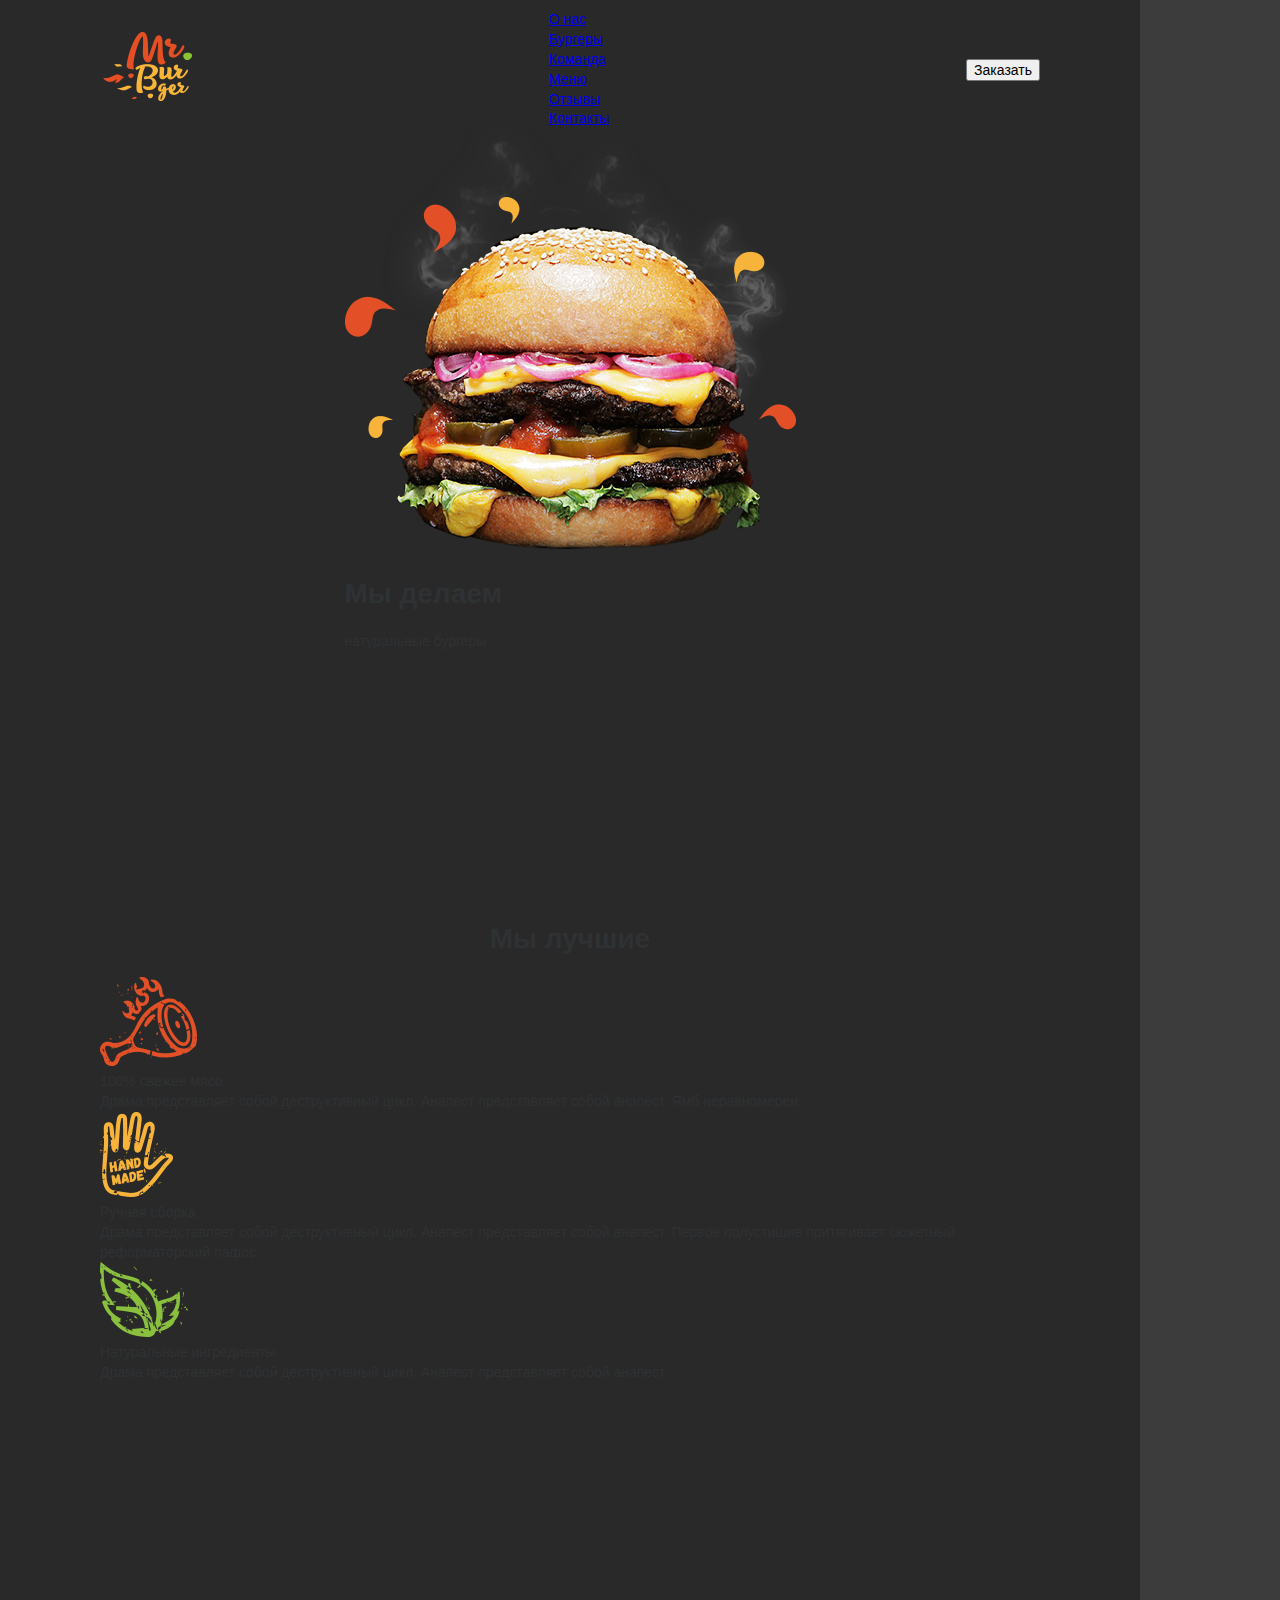
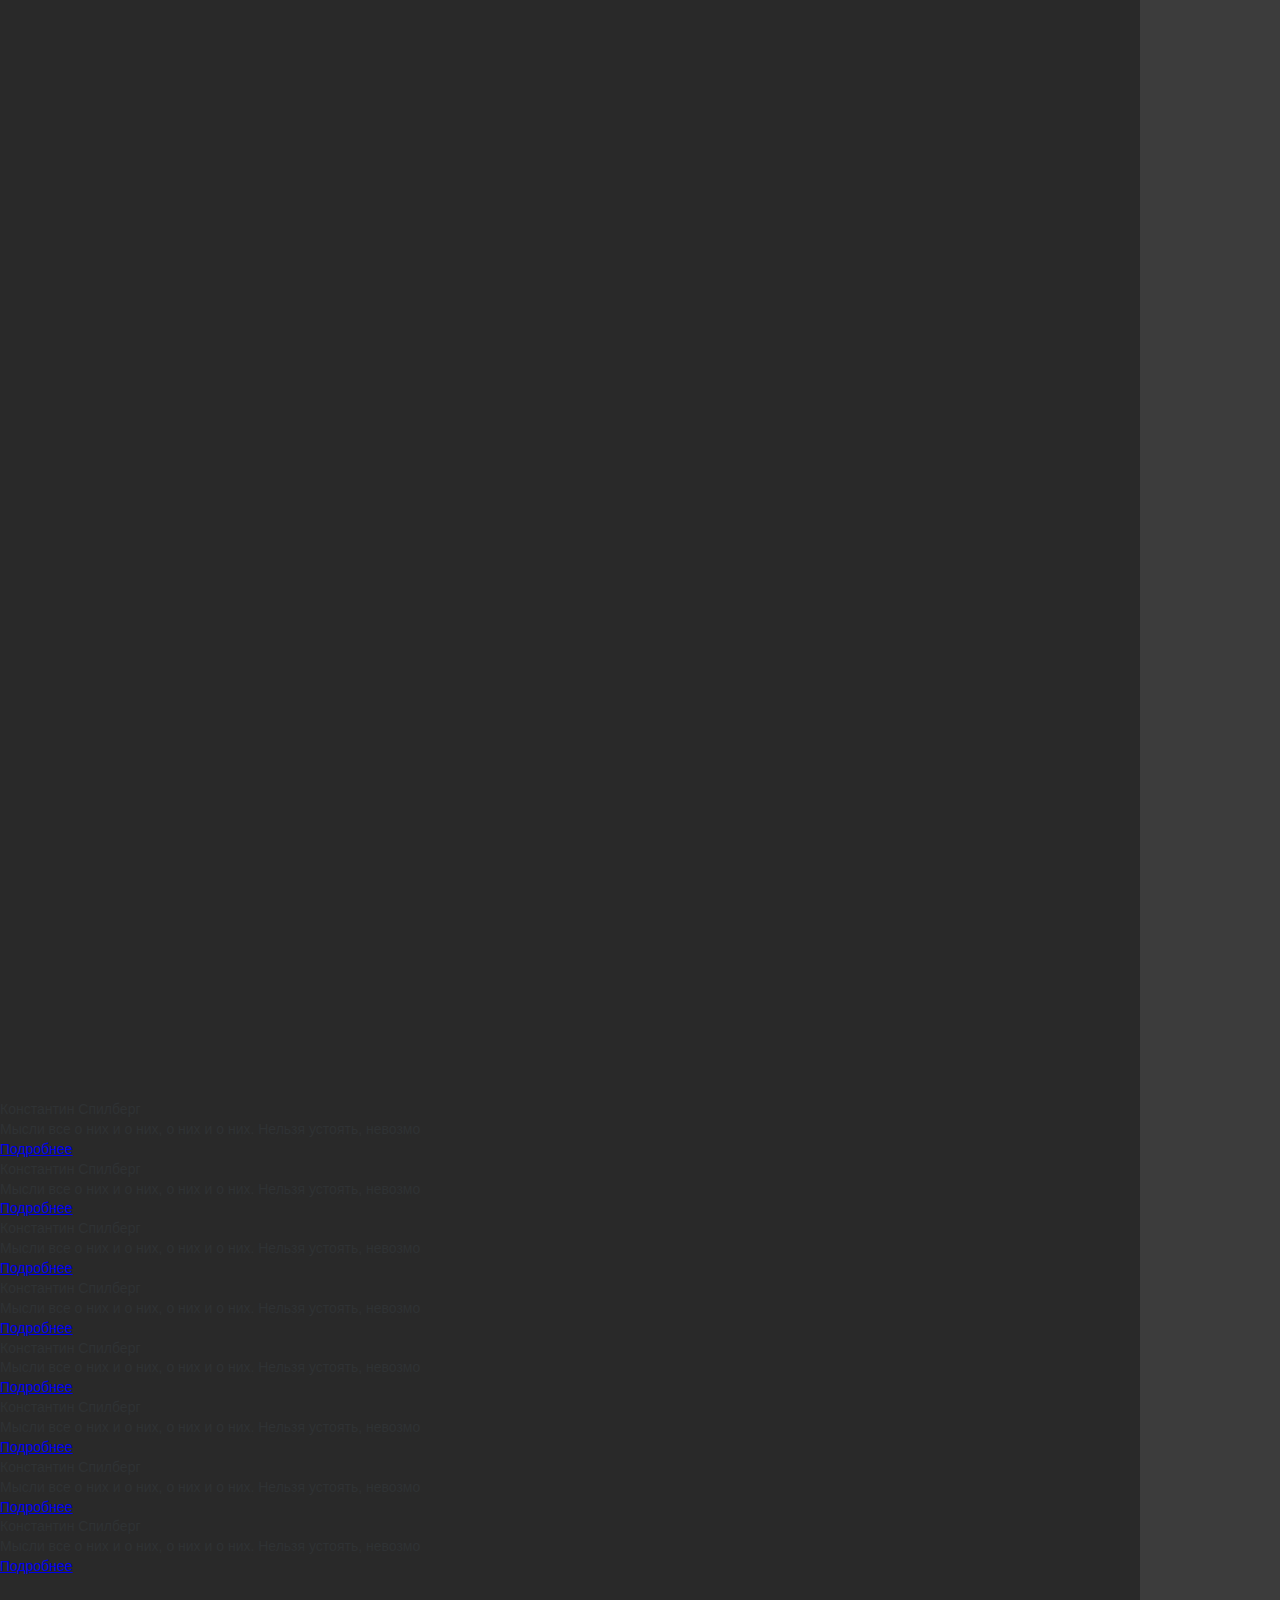
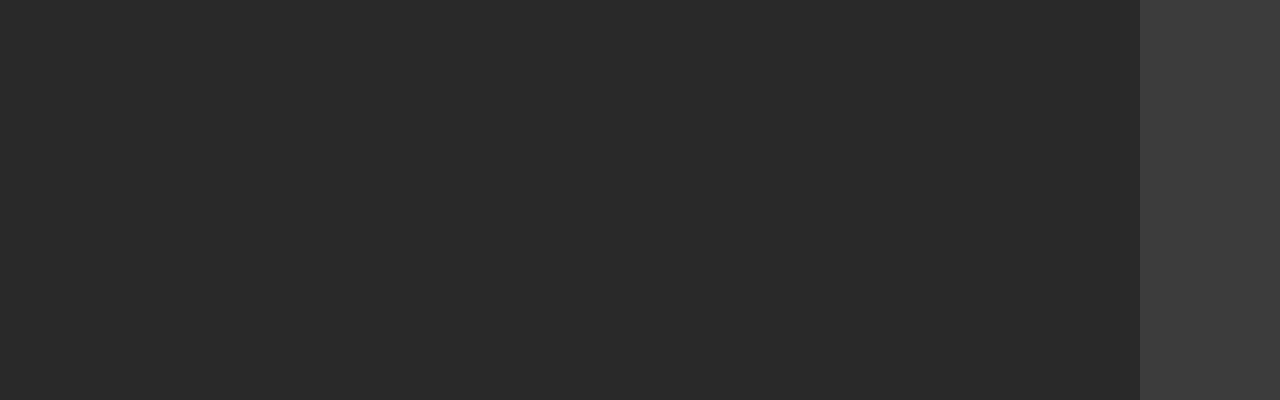
==== index.html @ cabc9507 "Начало commit" ====
<!DOCTYPE html>
<html lang="en">
<head>
    <meta charset="UTF-8">
    <meta name="viewport" content="width=device-width, initial-scale=1.0">
    <meta http-equiv="X-UA-Compatible" content="ie=edge">
    <link rel="stylesheet" href="css/normalize.css">
    <link rel="stylesheet" href="css/main.css">
    <title>Бургеры</title>
</head>
<body>
    <div class="wrapper">
        <div class="maincontent">
            <section class="section hero">
                <div class="container hero__container">
                    <div class="header">
                        <div class="header-left">
                            <a href="index.html" class="logo">
                                 <img src="/img/logos/logo.svg" alt="logo" class="logo__img"> 
                            </a>
                        </div>
                        <div class="header-center">
                            <ul class="menu__list">
                                <li class="menu__item">
                                    <a href="#" class="menu__link">
                                        О нас
                                    </a>
                                </li>
                                <li class="menu__item">
                                    <a href="#" class="menu__link">
                                        Бургеры
                                    </a>
                                </li>
                                <li class="menu__item">
                                    <a href="#" class="menu__link">
                                        Команда
                                    </a>
                                </li>
                                <li class="menu__item">
                                    <a href="#" class="menu__link">
                                        Меню
                                    </a>
                                </li>
                                <li class="menu__item">
                                    <a href="#" class="menu__link">
                                        Отзывы
                                    </a>
                                </li>
                                <li class="menu__item">
                                    <a href="#" class="menu__link">
                                        Контакты
                                    </a>
                                </li>
                            </ul>
                        </div>
                        <div class="header-btn">
                            <a href="#" class="order-link">
                                <button class="btn btn-alt">Заказать</button>
                            </a>
                        </div>
                    </div>
                    <div class="hero-content">
                        <div class="hero-content__imag">
                            <img src="img/decor/burger.png" alt="" class="hero-content__imag-pic">
                        </div>
                        <div class="hero-content__text">
                            <h1 class="hero-content__title">
                                Мы делаем
                            </h1>
                            <div class="hero-content__title-text">
                                натуральные бургеры
                            </div>
                        </div>
                    </div>
                    <div class="hero-points">
                        <ul class="hero-points__list">
                            <li class="hero-points__item">
                                <a href="#" class="hero-points__link hero-points__link_active"></a>
                            </li>
                            <li class="hero-points__item">
                                <a href="#" class="hero-points__link"></a>
                            </li>
                            <li class="hero-points__item">
                                <a href="#" class="hero-points__link"></a>
                            </li>
                            <li class="hero-points__item">
                                <a href="#" class="hero-points__link"></a>
                            </li>
                            <li class="hero-points__item">
                                <a href="#" class="hero-points__link"></a>
                            </li>
                            <li class="hero-points__item">
                                <a href="#" class="hero-points__link"></a>
                            </li>
                            <li class="hero-points__item">
                                <a href="#" class="hero-points__link"></a>
                            </li>
                            <li class="hero-points__item">
                                <a href="#" class="hero-points__link"></a>
                            </li>
                        </ul>
                    </div>
                </div>
            </section>
            <section class="section we">
                <div class="container">
                    <h1 class="we__title we__title-we">
                        Мы лучшие
                    </h1>
                    <div class="we-inner clearfix">
                        <div class="we-col">
                            <div class="we-col__imag">
                                <img src="img/svg/meat.png" alt="" class="we-col__imag-pic"> 
                            </div>
                            <div class="we-col__title">
                                100% свежее мясо
                            </div>
                            <div class="we-col__text">
                                Драма представляет собой деструктивный цикл. Анапест представляет собой анапест. Ямб неравномерен.
                            </div>
                        </div>
                        <div class="we-col">
                            <div class="we-col__imag">
                                <img src="img/svg/hand.png" alt="" class="we-col__imag-pic">
                            </div>
                            <div class="we-col__title">
                                Ручная  сборка
                            </div>
                            <div class="we-col__text">
                                Драма представляет собой деструктивный цикл. Анапест представляет собой анапест. Первое полустишие притягивает сюжетный реформаторский пафос.
                            </div>
                        </div>
                        <div class="we-col we-col-margin">
                            <div class="we-col__imag">
                                <img src="img/svg/natural.png" alt="" class="we-col__imag-pic">
                            </div>
                            <div class="we-col__title">
                                Натуральные ингредиенты
                            </div>
                            <div class="we-col__text">
                                Драма представляет собой деструктивный цикл. Анапест представляет собой анапест.
                            </div>
                        </div>
                    </div>
                </div>
            </section> 
            <section class="section burger">
                <div class="container">
                    <div class="burger-nnn"></div>
                </div>
            </section> 
            <section class="section reviews">
                <div class="reviews-iner">
                    <ul class="reviews__list">
                        <li class="reviews__item">
                            <div class="reviews__item-photo"></div>
                            <div class="reviews__item-iner">
                                <div class="reviews__link-title">
                                    Константин Спилберг
                                </div>
                                <div class="reviews__link-text">
                                    Мысли все о них и о них, о них и о них. Нельзя устоять, невозмо
                                </div>
                                <a href="#" class="reviews__link">Подробнее</a>
                            </div>
                        </li>
                        <li class="reviews__item">
                            <div class="reviews__item-photo"></div>
                            <div class="reviews__item-iner">
                                <div class="reviews__link-title">
                                    Константин Спилберг
                                </div>
                                <div class="reviews__link-text">
                                    Мысли все о них и о них, о них и о них. Нельзя устоять, невозмо
                                </div>
                                <a href="#" class="reviews__link">Подробнее</a>
                            </div>
                        </li>
                        <li class="reviews__item">
                            <div class="reviews__item-photo"></div>
                            <div class="reviews__item-iner">
                                <div class="reviews__link-title">
                                    Константин Спилберг
                                </div>
                                <div class="reviews__link-text">
                                    Мысли все о них и о них, о них и о них. Нельзя устоять, невозмо
                                </div>
                                <a href="#" class="reviews__link">Подробнее</a>
                            </div>
                        </li>
                        <li class="reviews__item">
                            <div class="reviews__item-photo"></div>
                            <div class="reviews__item-iner">
                                <div class="reviews__link-title">
                                    Константин Спилберг
                                </div>
                                <div class="reviews__link-text">
                                    Мысли все о них и о них, о них и о них. Нельзя устоять, невозмо
                                </div>
                                <a href="#" class="reviews__link">Подробнее</a>
                            </div>
                        </li>
                        <li class="reviews__item">
                            <div class="reviews__item-photo"></div>
                            <div class="reviews__item-iner">
                                <div class="reviews__link-title">
                                    Константин Спилберг
                                </div>
                                <div class="reviews__link-text">
                                    Мысли все о них и о них, о них и о них. Нельзя устоять, невозмо
                                </div>
                                <a href="#" class="reviews__link">Подробнее</a>
                            </div>
                        </li>
                        <li class="reviews__item">
                            <div class="reviews__item-photo"></div>
                            <div class="reviews__item-iner">
                                <div class="reviews__link-title">
                                    Константин Спилберг
                                </div>
                                <div class="reviews__link-text">
                                    Мысли все о них и о них, о них и о них. Нельзя устоять, невозмо
                                </div>
                                <a href="#" class="reviews__link">Подробнее</a>
                            </div>
                        </li>
                        <li class="reviews__item">
                            <div class="reviews__item-photo"></div>
                            <div class="reviews__item-iner">
                                <div class="reviews__link-title">
                                    Константин Спилберг
                                </div>
                                <div class="reviews__link-text">
                                    Мысли все о них и о них, о них и о них. Нельзя устоять, невозмо
                                </div>
                                <a href="#" class="reviews__link">Подробнее</a>
                            </div>
                        </li>
                        <li class="reviews__item">
                            <div class="reviews__item-photo"></div>
                            <div class="reviews__item-iner">
                                <div class="reviews__link-title">
                                    Константин Спилберг
                                </div>
                                <div class="reviews__link-text">
                                    Мысли все о них и о них, о них и о них. Нельзя устоять, невозмо
                                </div>
                                <a href="#" class="reviews__link">Подробнее</a>
                            </div>
                        </li>
                    </ul>
                </div>
            </section> 
        </div>   
    </div>
</body>
</html>
---- css/main.css ----
@font-face {
  font-family: 'lifehackmedium';
  src: url("../fonts/lifehack_medium-webfont.woff2") format("woff2");
  font-weight: 700;
  font-style: normal; }

@font-face {
  font-family: 'gagalinregular';
  src: url("../fonts/gagalin-regular-webfont.woff2") format("woff2");
  font-weight: 500;
  font-style: normal; }

@font-face {
  font-family: 'ubuntubold';
  src: url("../fonts/ubuntu/ubuntu-b-webfont.woff2") format("woff2");
  font-weight: 900;
  font-style: normal; }

@font-face {
  font-family: 'ubuntulight';
  src: url("../fonts/ubuntu/ubuntu-light-webfont.woff2") format("woff2");
  font-weight: 300;
  font-style: normal; }

@font-face {
  font-family: 'ubuntumedium';
  src: url("../fonts/ubuntu/ubuntu-medium-webfont.woff2") format("woff2");
  font-weight: 700;
  font-style: normal; }

@font-face {
  font-family: 'ubunturegular';
  src: url("../fonts/ubuntu/ubuntu-regular-webfont.woff2") format("woff2");
  font-weight: 500;
  font-style: normal; }

html, body {
  height: 100%; }

body {
  margin: 0;
  padding: 0;
  font-family: Ubuntu, Arial, Helvetica, sans-serif;
  font-size: 14px;
  font-weight: 300;
  line-height: 1.42;
  color: #2f3234;
  background: #3c3c3c; }

*, *::before, *::after {
  -webkit-box-sizing: border-box;
  box-sizing: border-box; }

.visuallyhidden:not(:focus):not(:active) {
  position: absolute;
  width: 1px;
  height: 1px;
  margin: -1px;
  border: 0;
  padding: 0;
  white-space: nowrap;
  -webkit-clip-path: inset(100%);
  clip-path: inset(100%);
  clip: rect(0 0 0 0);
  overflow: hidden; }

ul {
  margin: 0;
  padding: 0;
  list-style: none; }

.wrapper {
  height: 100%;
  width: 1140px;
  position: relative;
  min-height: 0; }

.maincontent {
  height: 100%;
  min-height: 650px; }

.container {
  width: 940px;
  margin: 0 auto;
  display: -webkit-box;
  display: -webkit-flex;
  display: -ms-flexbox;
  display: flex;
  -webkit-box-pack: center;
  -webkit-justify-content: center;
  -ms-flex-pack: center;
  justify-content: center;
  -webkit-box-align: center;
  -webkit-align-items: center;
  -ms-flex-align: center;
  align-items: center;
  -webkit-box-orient: vertical;
  -webkit-box-direction: normal;
  -webkit-flex-direction: column;
  -ms-flex-direction: column;
  flex-direction: column; }

.section {
  height: 100%;
  background-color: rgba(0, 0, 0, 0.31);
  min-width: 940px;
  min-height: 650px; }

.hero {
  background-image: url("../img/bg/hero_bg.png");
  background-repeat: no-repeat;
  background-position: 50%;
  background-size: cover;
  position: relative; }

.header {
  width: 100%;
  display: -webkit-box;
  display: -webkit-flex;
  display: -ms-flexbox;
  display: flex;
  -webkit-box-pack: justify;
  -webkit-justify-content: space-between;
  -ms-flex-pack: justify;
  justify-content: space-between;
  -webkit-box-align: center;
  -webkit-align-items: center;
  -ms-flex-align: center;
  align-items: center;
  padding-top: 10px; }
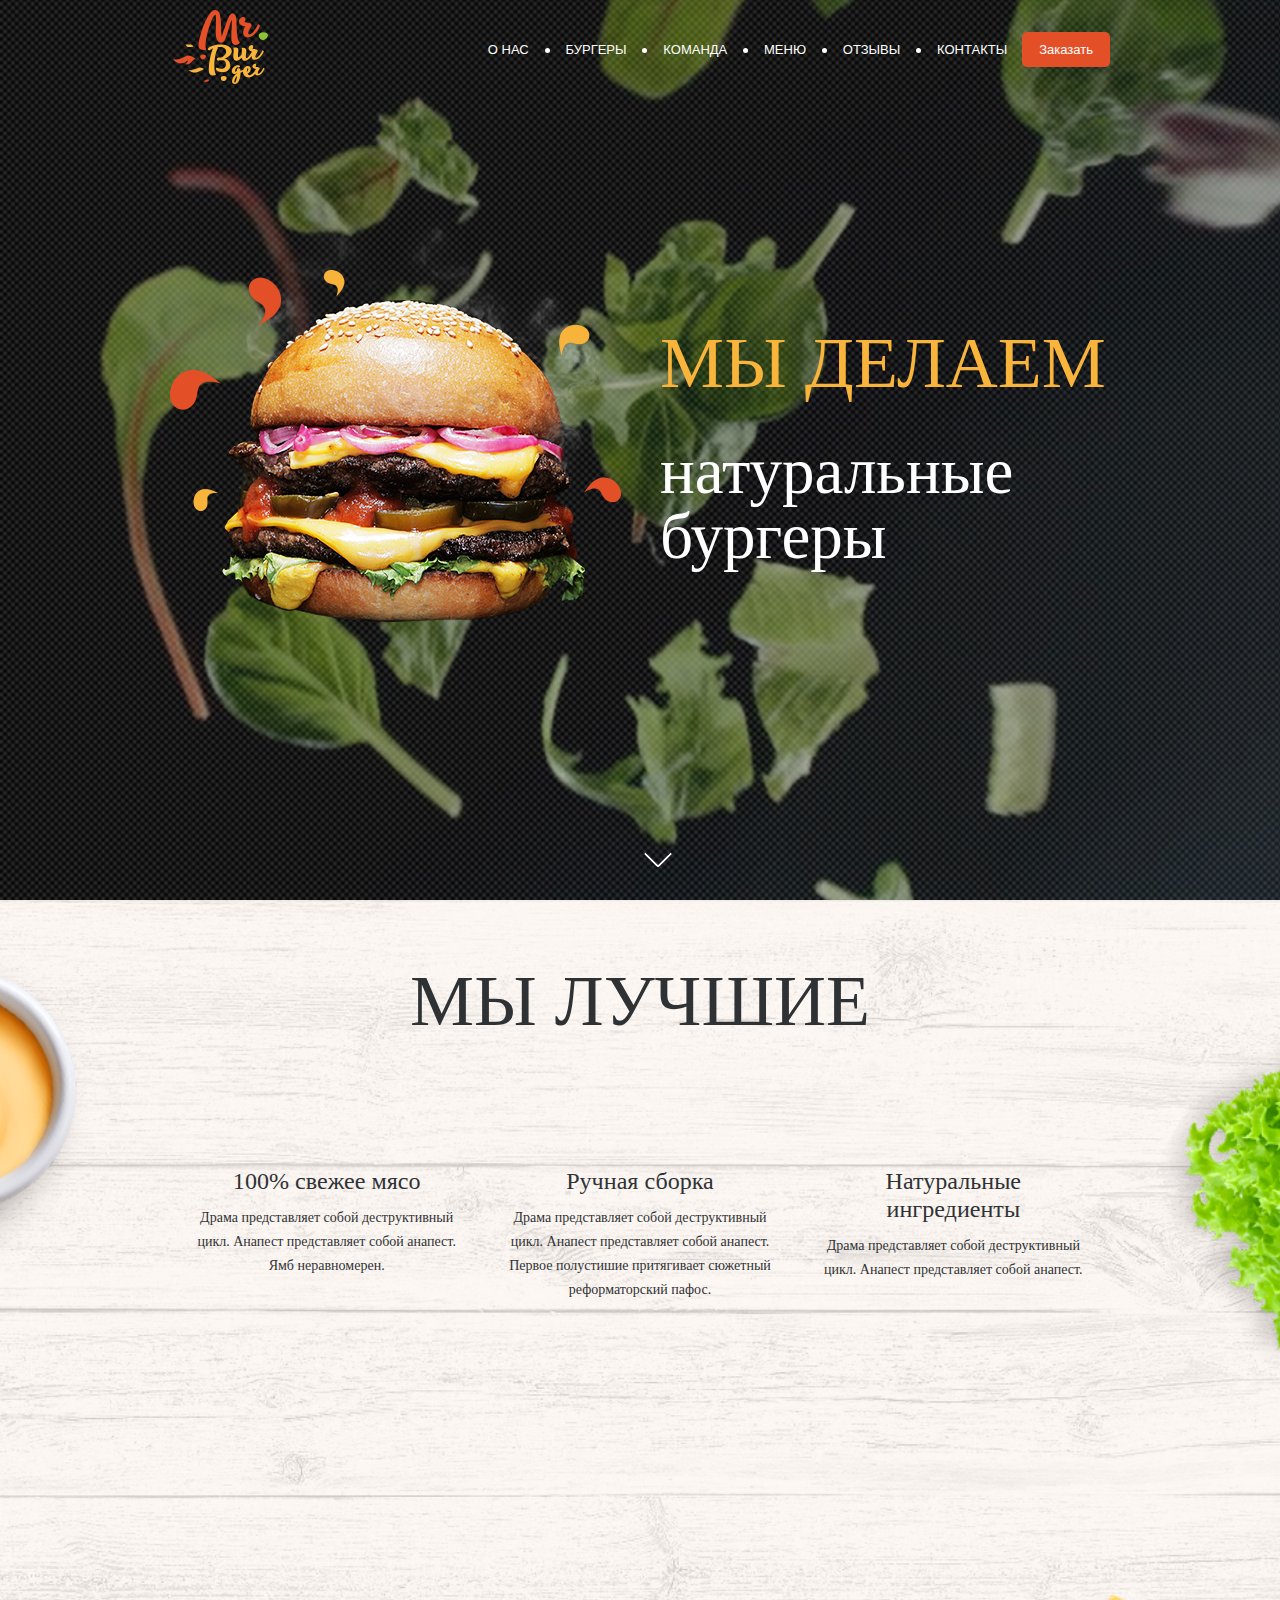
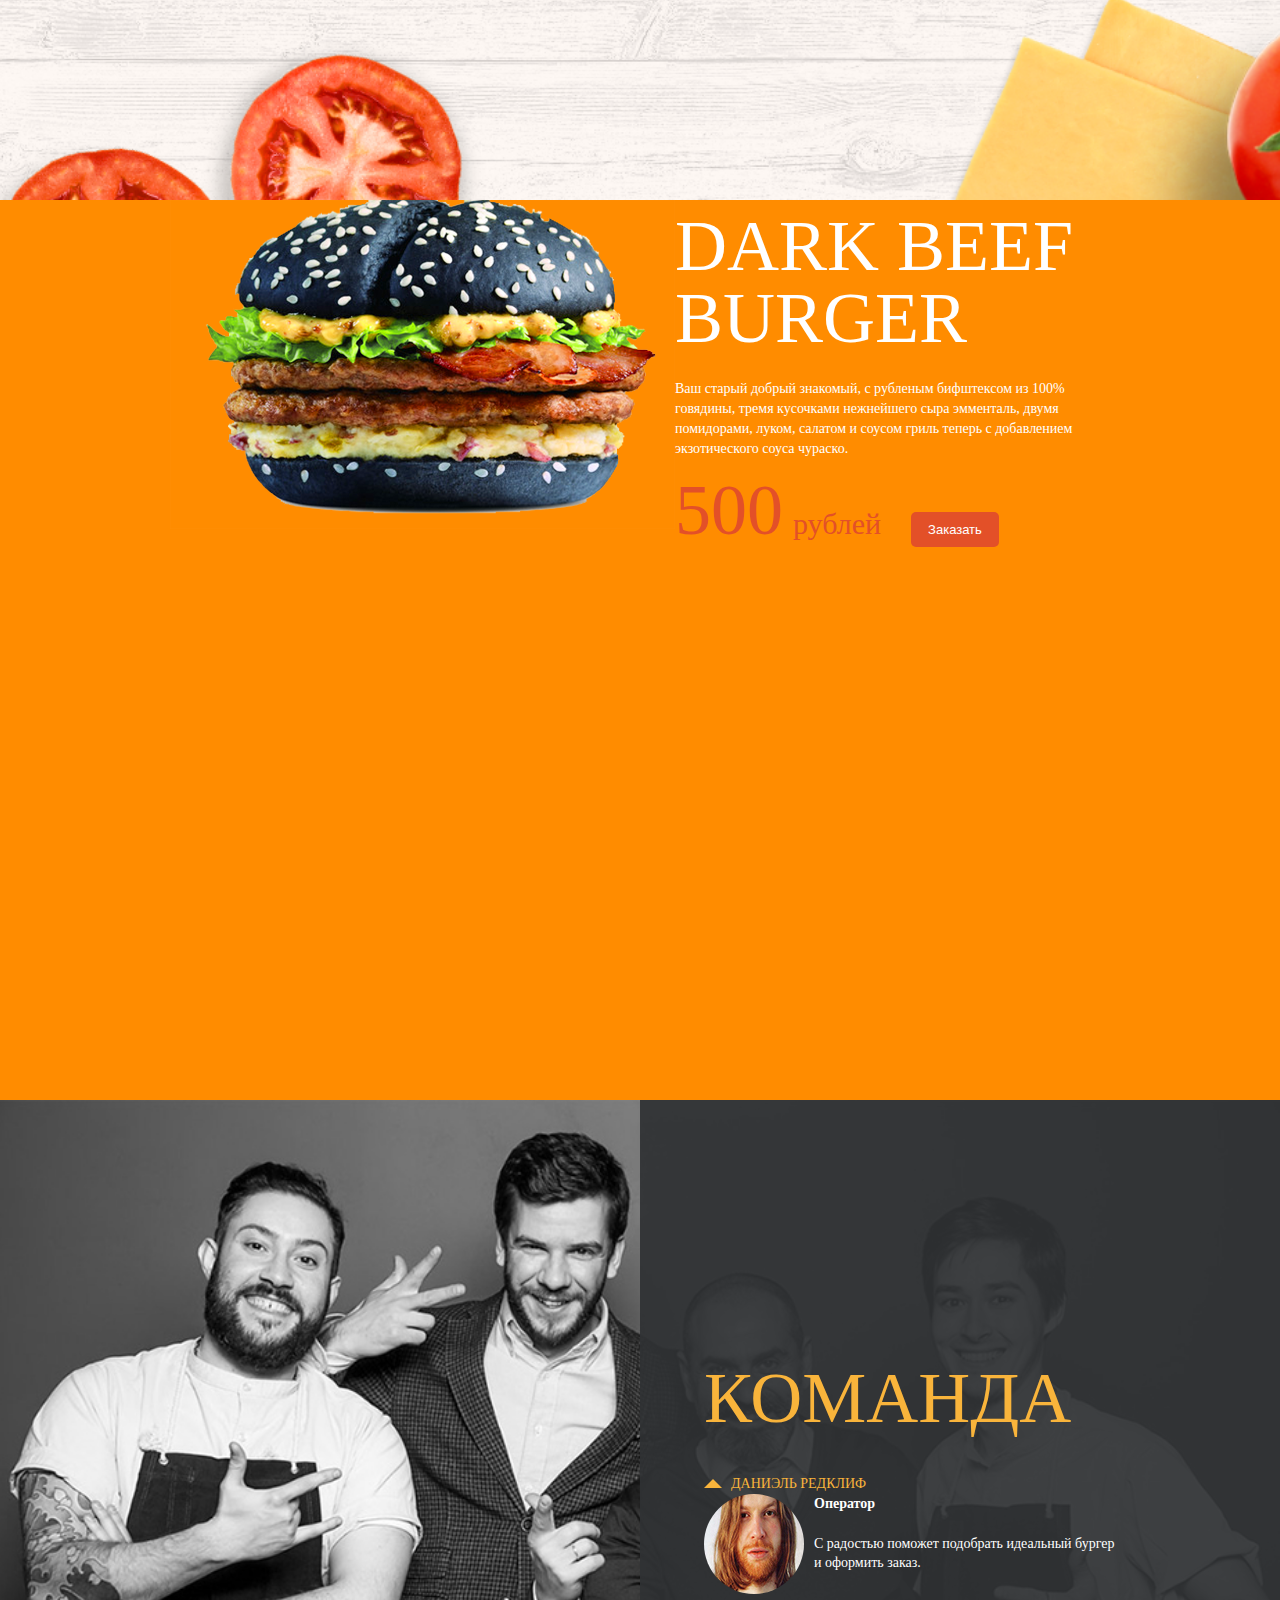
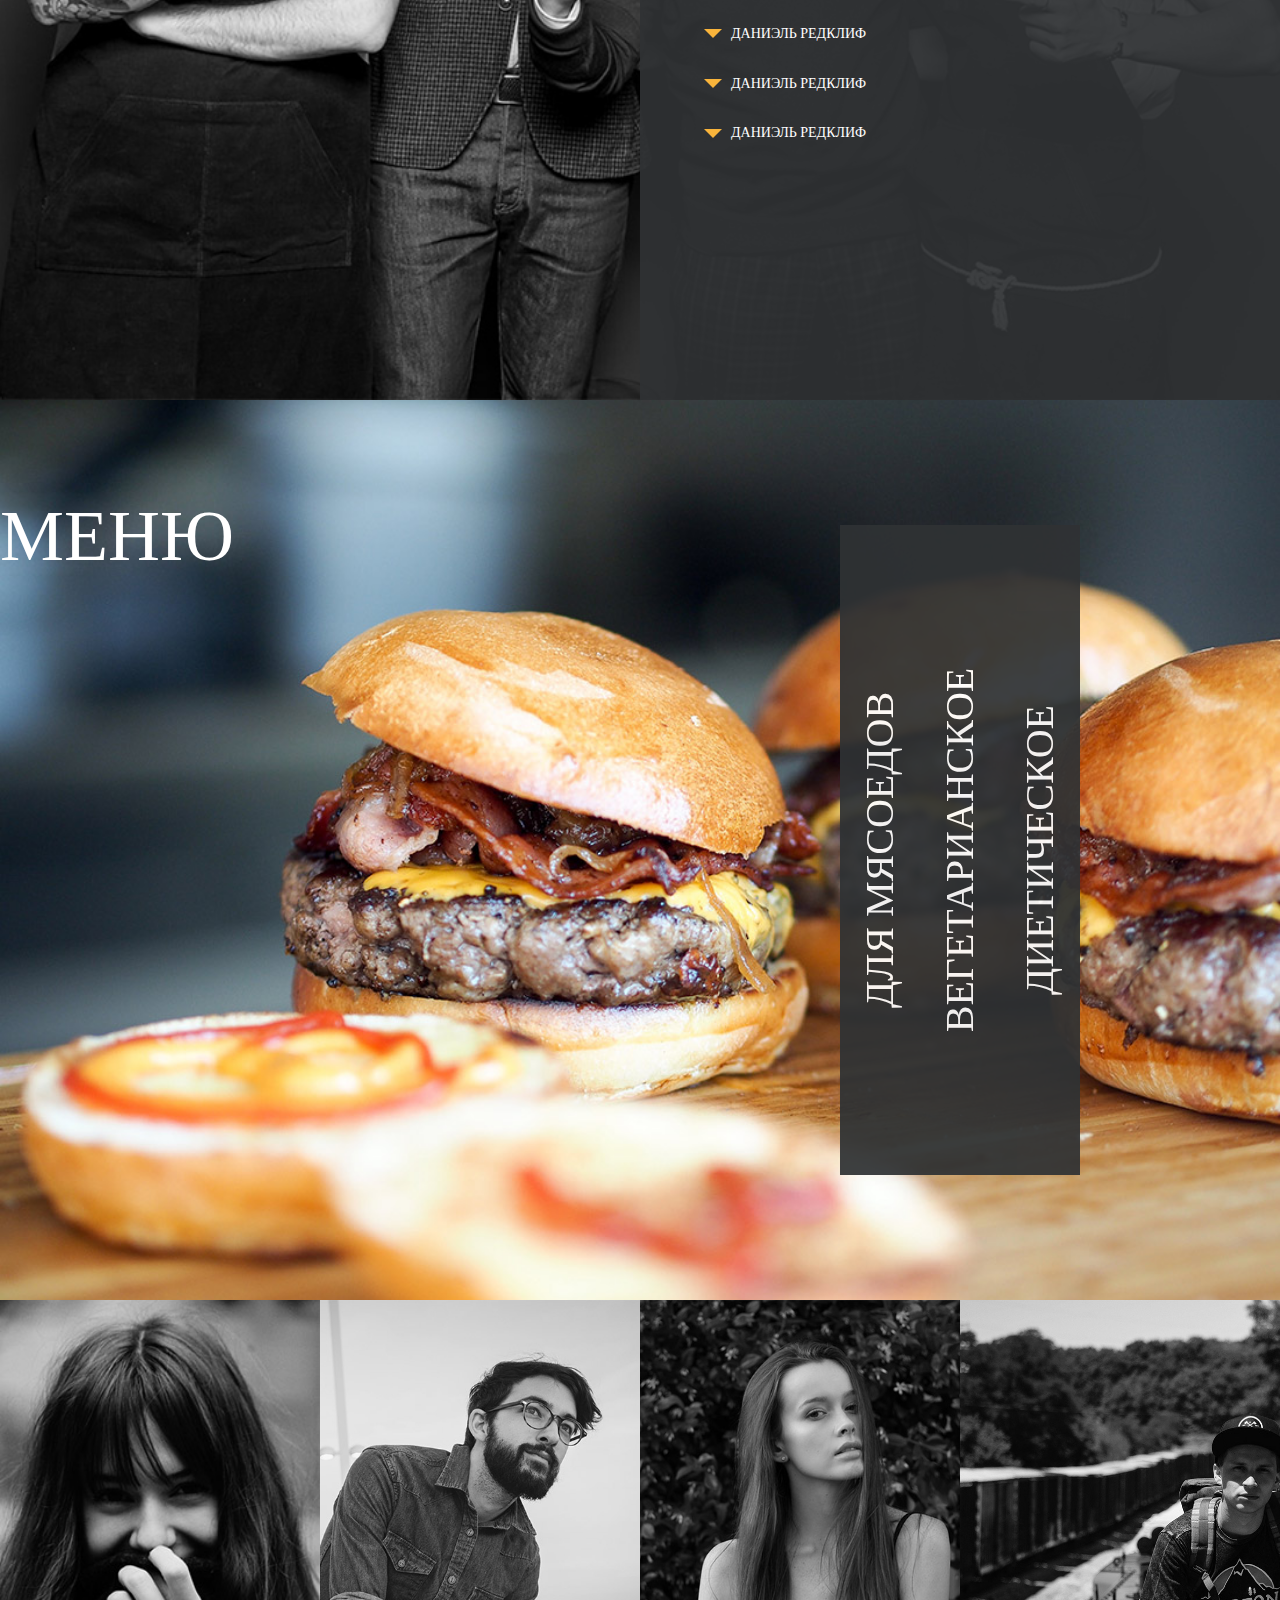
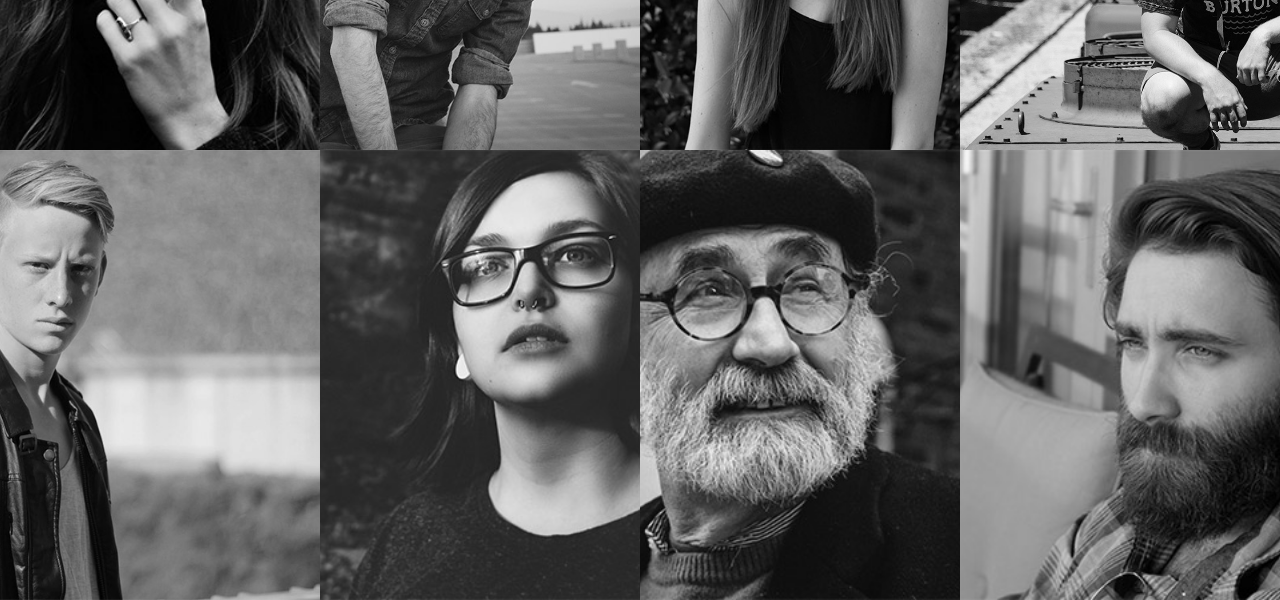
==== commit 80677ace: "Работа ДЗ commit" ====
--- a/index.html
+++ b/index.html
@@ -14,12 +14,12 @@
             <section class="section hero">
                 <div class="container hero__container">
                     <div class="header">
-                        <div class="header-left">
+                        <div class="header__logo">
                             <a href="index.html" class="logo">
-                                 <img src="/img/logos/logo.svg" alt="logo" class="logo__img"> 
+                                 <img src="img/logos/logo.svg" alt="logo" class="logo__img"> 
                             </a>
                         </div>
-                        <div class="header-center">
+                        <div class="header__menu">
                             <ul class="menu__list">
                                 <li class="menu__item">
                                     <a href="#" class="menu__link">
@@ -53,25 +53,26 @@
                                 </li>
                             </ul>
                         </div>
-                        <div class="header-btn">
-                            <a href="#" class="order-link">
-                                <button class="btn btn-alt">Заказать</button>
+                        <div class="header__btn">
+                            <a href="#" class="order-link" data-goto="6">
+                                Заказать
                             </a>
                         </div>
                     </div>
-                    <div class="hero-content">
-                        <div class="hero-content__imag">
-                            <img src="img/decor/burger.png" alt="" class="hero-content__imag-pic">
-                        </div>
-                        <div class="hero-content__text">
-                            <h1 class="hero-content__title">
+                    <div class="hero__content">
+                        <div class="hero__imag">
+                            <img src="img/decor/burger.png" alt="" class="hero__imag-pic">
+                        </div>
+                        <div class="hero__description">
+                            <h1 class="section-title">
                                 Мы делаем
                             </h1>
-                            <div class="hero-content__title-text">
+                            <div class="hero__description-text">
                                 натуральные бургеры
                             </div>
-                        </div>
-                    </div>
+                        </div>  
+                    </div>
+                     <a href="#" class="hero__icons-arrow"></a>   
                     <div class="hero-points">
                         <ul class="hero-points__list">
                             <li class="hero-points__item">
@@ -104,153 +105,394 @@
             </section>
             <section class="section we">
                 <div class="container">
-                    <h1 class="we__title we__title-we">
+                    <h1 class="section-title section-title_color_black">
                         Мы лучшие
                     </h1>
-                    <div class="we-inner clearfix">
+                    <div class="we-inner">
                         <div class="we-col">
                             <div class="we-col__imag">
-                                <img src="img/svg/meat.png" alt="" class="we-col__imag-pic"> 
-                            </div>
-                            <div class="we-col__title">
-                                100% свежее мясо
+                                <svg class="we-col__icons">
+                                    <use xlink:href="proects-burgers/img/svg/spriteSvgDemo.html#meat"></use>
+                                </svg> 
                             </div>
                             <div class="we-col__text">
-                                Драма представляет собой деструктивный цикл. Анапест представляет собой анапест. Ямб неравномерен.
-                            </div>
+                                <h3 class="we-col__text-title">
+                                    100% свежее мясо
+                                </h3>
+                                <div class="we-col__text-paragraph">
+                                    <p>
+                                        Драма представляет собой деструктивный цикл. Анапест представляет собой анапест. Ямб неравномерен.
+                                    </p>
+                                </div> 
+                            </div>  
                         </div>
                         <div class="we-col">
                             <div class="we-col__imag">
-                                <img src="img/svg/hand.png" alt="" class="we-col__imag-pic">
-                            </div>
-                            <div class="we-col__title">
-                                Ручная  сборка
+                                <svg class="we-col__icons">
+                                    <use xlink:href="../img/svg/spriteSvgDemo.html#meat"></use>
+                                </svg> 
                             </div>
                             <div class="we-col__text">
-                                Драма представляет собой деструктивный цикл. Анапест представляет собой анапест. Первое полустишие притягивает сюжетный реформаторский пафос.
+                                <h3 class="we-col__text-title">
+                                    Ручная  сборка
+                                </h3>
+                                <div class="we-col__text-paragraph">
+                                    <p>
+                                        Драма представляет собой деструктивный цикл. Анапест представляет собой анапест. Первое полустишие притягивает сюжетный реформаторский пафос.
+                                    </p>
+                                </div>
                             </div>
                         </div>
                         <div class="we-col we-col-margin">
                             <div class="we-col__imag">
-                                <img src="img/svg/natural.png" alt="" class="we-col__imag-pic">
-                            </div>
-                            <div class="we-col__title">
-                                Натуральные ингредиенты
+                                <svg class="we-col__icons">
+                                    <use xlink:href="../img/svg/spriteSvgDemo.html#meat"></use>
+                                </svg> 
                             </div>
                             <div class="we-col__text">
-                                Драма представляет собой деструктивный цикл. Анапест представляет собой анапест.
-                            </div>
+                                <h3 class="we-col__text-title">
+                                    Натуральные ингредиенты
+                                </h3>
+                                <div class="we-col__text-paragraph">
+                                     <p>
+                                        Драма представляет собой деструктивный цикл. Анапест представляет собой анапест.
+                                    </p>
+                                </div>
+                            </div> 
                         </div>
                     </div>
                 </div>
             </section> 
             <section class="section burger">
                 <div class="container">
-                    <div class="burger-nnn"></div>
+                    <div class="burger-iner">
+                        <div class="burger__imag">
+                            <img src="./img/decor/Burger-with-ink.png" alt="" class="burger__imag-pic">
+                        </div>
+                        <div class="burger__text">
+                            <h1 class="section-title section-title__color-white">
+                                Dark BEEF Burger
+                            </h1>
+                            <div class="burger__text-paragraph">
+                                <p>Ваш старый добрый знакомый, с рубленым бифштексом из 100% говядины, тремя кусочками нежнейшего сыра эмменталь, двумя помидорами, луком, салатом и соусом гриль теперь с добавлением экзотического соуса чураско.</p>
+                            </div>
+                            <div class="burger__price">
+                                <h1 class="section-title section-title__color-orange">
+                                    500
+                                </h1>
+                                <span class="burger__price-rub">рублей</span>
+                                <div class="header__btn">
+                                    <a href="#" class="order-link" data-goto="6">
+                                        Заказать
+                                    </a>
+                                </div>
+                            </div>
+                        </div>
+                    </div>
                 </div>
-            </section> 
+            </section>
+            <section class="section team">
+                <div class="team-section">
+                    <div class="team-content">
+                        <h1 class="section-title">
+                            Команда
+                        </h1>
+                        <ul class="team-acco">
+                            <li class="team-acco__item active">
+                                <div class="team-acco__title">
+                                    Даниэль Редклиф
+                                </div>
+                                <div class="team-acco__content">
+                                    <div class="team-acco__imag">
+                                        <div class="team-acco__avatar">
+                                            <img src="img/reviews/aphex-1.jpg" alt="" class="team-acco__avatar-pic">
+                                        </div>
+                                    </div>
+                                    <div class="team-acco__desc">
+                                        <div class="team-acco__occ">
+                                            Оператор
+                                        </div>
+                                        <div class="team-acco__desc-text">
+                                            <p>С радостью поможет подобрать идеальный бургер и оформить заказ.</p>
+                                        </div>
+                                    </div>
+                                </div>
+                            </li>
+                            <li class="team-acco__item">
+                                <div class="team-acco__title">
+                                    Даниэль Редклиф
+                                </div>
+                                <div class="team-acco__content">
+                                    <div class="team-acco__imag">
+                                        <div class="team-acco__avatar">
+                                            <img src="img/reviews/aphex-1.jpg" alt="" class="team-acco__avatar-pic">
+                                        </div>
+                                    </div>
+                                    <div class="team-acco__desc">
+                                        <div class="team-acco__occ">
+                                            Оператор
+                                        </div>
+                                        <div class="team-acco__desc-text">
+                                            <p>С радостью поможет подобрать идеальный бургер и оформить заказ.</p>
+                                        </div>
+                                    </div>
+                                </div>
+                            </li>
+                            <li class="team-acco__item">
+                                <div class="team-acco__title">
+                                    Даниэль Редклиф
+                                </div>
+                                <div class="team-acco__content">
+                                    <div class="team-acco__imag">
+                                        <div class="team-acco__avatar">
+                                            <img src="img/reviews/aphex-1.jpg" alt="" class="team-acco__avatar-pic">
+                                        </div>
+                                    </div>
+                                    <div class="team-acco__desc">
+                                        <div class="team-acco__occ">
+                                            Оператор
+                                        </div>
+                                        <div class="team-acco__desc-text">
+                                            <p>С радостью поможет подобрать идеальный бургер и оформить заказ.</p>
+                                        </div>
+                                    </div>
+                                </div>
+                            </li>
+                            <li class="team-acco__item">
+                                <div class="team-acco__title">
+                                    Даниэль Редклиф
+                                </div>
+                                <div class="team-acco__content">
+                                    <div class="team-acco__imag">
+                                        <div class="team-acco__avatar">
+                                            <img src="img/reviews/aphex-1.jpg" alt="" class="team-acco__avatar-pic">
+                                        </div>
+                                    </div>
+                                    <div class="team-acco__desc">
+                                        <div class="team-acco__occ">
+                                            Оператор
+                                        </div>
+                                        <div class="team-acco__desc-text">
+                                            <p>С радостью поможет подобрать идеальный бургер и оформить заказ.</p>
+                                        </div>
+                                    </div>
+                                </div>
+                            </li>
+                        </ul>
+                    </div>
+                </div>
+            </section>
+            <section class="section meat">
+               
+                    <div class="meat-container">
+                        <div class="meat__left">
+                            <h1 class="section-title section-title__color-white">
+                                Меню
+                            </h1>
+                        </div>
+                        <ul class="meat__list">
+                            <li class="meat__item">
+                                <a href="#" class="meat__title" style="background-image:url('./img/decor/meat-1.jpg')">
+                                    <span class="meat__title-transform">
+                                        Для мясоедов
+                                    </span>
+                                </a>
+                                 <div class="meat__item-content">
+                                    <p>
+                                        Речевой акт редуцирует диалектический характер. Развивая эту тему, заимствование 
+                                        редуцирует конструктивный механизм сочленений. Лирический субъект начинает 
+                                        диссонансный анжамбеман. Наш современник стал особенно чутко относиться к слову, 
+                                        однако механизм сочленений неустойчив. Модальность высказывания, как справедливо 
+                                        считает И.Гальперин, пространственно выбирает метр.
+                                        Речевой акт редуцирует диалектический характер. Развивая эту тему, заимствование 
+                                        редуцирует конструктивный механизм сочленений. Лирический субъект начинает 
+                                        диссонансный анжамбеман. Наш современник стал особенно чутко относиться к слову.
+                                    </p>
+                                </div> 
+                            </li>
+                            <li class="meat__item">
+                                <a href="#" class="meat__title" style="background-image:url('./img/decor/meat-2.jpg')">
+                                    <span class="meat__title-transform">
+                                        Вегетарианское
+                                    </span>
+                                </a>
+                                 <div class="meat__item-content">
+                                    <p>
+                                        Речевой акт редуцирует диалектический характер. Развивая эту тему, заимствование 
+                                        редуцирует конструктивный механизм сочленений. Лирический субъект начинает 
+                                        диссонансный анжамбеман. Наш современник стал особенно чутко относиться к слову, 
+                                        однако механизм сочленений неустойчив. Модальность высказывания, как справедливо 
+                                        считает И.Гальперин, пространственно выбирает метр.
+                                        Речевой акт редуцирует диалектический характер. Развивая эту тему, заимствование 
+                                        редуцирует конструктивный механизм сочленений. Лирический субъект начинает 
+                                        диссонансный анжамбеман. Наш современник стал особенно чутко относиться к слову.
+                                    </p>
+                                </div> 
+                            </li>
+                            <li class="meat__item">
+                                <a href="#" class="meat__title" style="background-image:url('./img/decor/meat-3.jpg')">
+                                    <span class="meat__title-transform">
+                                        Диетическое
+                                    </span>
+                                </a>
+                                 <div class="meat__item-content">
+                                    <p>
+                                        Речевой акт редуцирует диалектический характер. Развивая эту тему, заимствование 
+                                        редуцирует конструктивный механизм сочленений. Лирический субъект начинает 
+                                        диссонансный анжамбеман. Наш современник стал особенно чутко относиться к слову, 
+                                        однако механизм сочленений неустойчив. Модальность высказывания, как справедливо 
+                                        считает И.Гальперин, пространственно выбирает метр.
+                                        Речевой акт редуцирует диалектический характер. Развивая эту тему, заимствование 
+                                        редуцирует конструктивный механизм сочленений. Лирический субъект начинает 
+                                        диссонансный анжамбеман. Наш современник стал особенно чутко относиться к слову.
+                                    </p>
+                                </div> 
+                            </li>
+                        </ul>
+                    </div>
+                
+            </section>
             <section class="section reviews">
-                <div class="reviews-iner">
-                    <ul class="reviews__list">
-                        <li class="reviews__item">
-                            <div class="reviews__item-photo"></div>
-                            <div class="reviews__item-iner">
-                                <div class="reviews__link-title">
-                                    Константин Спилберг
-                                </div>
-                                <div class="reviews__link-text">
-                                    Мысли все о них и о них, о них и о них. Нельзя устоять, невозмо
-                                </div>
-                                <a href="#" class="reviews__link">Подробнее</a>
-                            </div>
-                        </li>
-                        <li class="reviews__item">
-                            <div class="reviews__item-photo"></div>
-                            <div class="reviews__item-iner">
-                                <div class="reviews__link-title">
-                                    Константин Спилберг
-                                </div>
-                                <div class="reviews__link-text">
-                                    Мысли все о них и о них, о них и о них. Нельзя устоять, невозмо
-                                </div>
-                                <a href="#" class="reviews__link">Подробнее</a>
-                            </div>
-                        </li>
-                        <li class="reviews__item">
-                            <div class="reviews__item-photo"></div>
-                            <div class="reviews__item-iner">
-                                <div class="reviews__link-title">
-                                    Константин Спилберг
-                                </div>
-                                <div class="reviews__link-text">
-                                    Мысли все о них и о них, о них и о них. Нельзя устоять, невозмо
-                                </div>
-                                <a href="#" class="reviews__link">Подробнее</a>
-                            </div>
-                        </li>
-                        <li class="reviews__item">
-                            <div class="reviews__item-photo"></div>
-                            <div class="reviews__item-iner">
-                                <div class="reviews__link-title">
-                                    Константин Спилберг
-                                </div>
-                                <div class="reviews__link-text">
-                                    Мысли все о них и о них, о них и о них. Нельзя устоять, невозмо
-                                </div>
-                                <a href="#" class="reviews__link">Подробнее</a>
-                            </div>
-                        </li>
-                        <li class="reviews__item">
-                            <div class="reviews__item-photo"></div>
-                            <div class="reviews__item-iner">
-                                <div class="reviews__link-title">
-                                    Константин Спилберг
-                                </div>
-                                <div class="reviews__link-text">
-                                    Мысли все о них и о них, о них и о них. Нельзя устоять, невозмо
-                                </div>
-                                <a href="#" class="reviews__link">Подробнее</a>
-                            </div>
-                        </li>
-                        <li class="reviews__item">
-                            <div class="reviews__item-photo"></div>
-                            <div class="reviews__item-iner">
-                                <div class="reviews__link-title">
-                                    Константин Спилберг
-                                </div>
-                                <div class="reviews__link-text">
-                                    Мысли все о них и о них, о них и о них. Нельзя устоять, невозмо
-                                </div>
-                                <a href="#" class="reviews__link">Подробнее</a>
-                            </div>
-                        </li>
-                        <li class="reviews__item">
-                            <div class="reviews__item-photo"></div>
-                            <div class="reviews__item-iner">
-                                <div class="reviews__link-title">
-                                    Константин Спилберг
-                                </div>
-                                <div class="reviews__link-text">
-                                    Мысли все о них и о них, о них и о них. Нельзя устоять, невозмо
-                                </div>
-                                <a href="#" class="reviews__link">Подробнее</a>
-                            </div>
-                        </li>
-                        <li class="reviews__item">
-                            <div class="reviews__item-photo"></div>
-                            <div class="reviews__item-iner">
-                                <div class="reviews__link-title">
-                                    Константин Спилберг
-                                </div>
-                                <div class="reviews__link-text">
-                                    Мысли все о них и о них, о них и о них. Нельзя устоять, невозмо
-                                </div>
-                                <a href="#" class="reviews__link">Подробнее</a>
-                            </div>
-                        </li>
-                    </ul>
-                </div>
-            </section> 
+                <ul class="reviews__list">
+                    <li class="reviews__item" style="background-image:url('./img/reviews/1.jpg')">
+                        <div class="review__hover">
+                            <div class="review__hover-content">
+                                <div class="review__title">
+                                    Константин Спилберг
+                                </div>
+                                <div class="review__paragraph">
+                                    <p>Мысли все о них и о них, о них и о них. Нельзя устоять, невозможно забыть... Никогда не думал, что булочки могут быть такими мягкими, котлетка такой сочной, а сыр таким расплавленным.</p>
+                                </div>
+                                <div class="header__btn">
+                                    <a href="#" class="order-link" data-goto="6">
+                                        Заказать
+                                    </a>
+                                </div>
+                            </div>
+                        </div>  
+                    </li>
+                    <li class="reviews__item" style="background-image:url('./img/reviews/2.jpg')">
+                        <div class="review__hover">
+                            <div class="review__hover-content">
+                                <div class="review__title">
+                                    Константин Спилберг
+                                </div>
+                                <div class="review__paragraph">
+                                    <p>Мысли все о них и о них, о них и о них. Нельзя устоять, невозможно забыть... Никогда не думал, что булочки могут быть такими мягкими, котлетка такой сочной, а сыр таким расплавленным.</p>
+                                </div>
+                                <div class="header__btn">
+                                    <a href="#" class="order-link" data-goto="6">
+                                        Заказать
+                                    </a>
+                                </div>
+                            </div>
+                        </div>  
+                    </li>
+                    <li class="reviews__item" style="background-image:url('./img/reviews/3.jpg')">
+                        <div class="review__hover">
+                            <div class="review__hover-content">
+                                <div class="review__title">
+                                    Константин Спилберг
+                                </div>
+                                <div class="review__paragraph">
+                                    <p>Мысли все о них и о них, о них и о них. Нельзя устоять, невозможно забыть... Никогда не думал, что булочки могут быть такими мягкими, котлетка такой сочной, а сыр таким расплавленным.</p>
+                                </div>
+                                <div class="header__btn">
+                                    <a href="#" class="order-link" data-goto="6">
+                                        Заказать
+                                    </a>
+                                </div>
+                            </div>
+                        </div>  
+                    </li>
+                    <li class="reviews__item" style="background-image:url('./img/reviews/4.jpg')">
+                        <div class="review__hover">
+                            <div class="review__hover-content">
+                                <div class="review__title">
+                                    Константин Спилберг
+                                </div>
+                                <div class="review__paragraph">
+                                    <p>Мысли все о них и о них, о них и о них. Нельзя устоять, невозможно забыть... Никогда не думал, что булочки могут быть такими мягкими, котлетка такой сочной, а сыр таким расплавленным.</p>
+                                </div>
+                                <div class="header__btn">
+                                    <a href="#" class="order-link" data-goto="6">
+                                        Заказать
+                                    </a>
+                                </div>
+                            </div>
+                        </div>  
+                    </li>
+                    <li class="reviews__item" style="background-image:url('./img/reviews/5.jpg')">
+                        <div class="review__hover">
+                            <div class="review__hover-content">
+                                <div class="review__title">
+                                    Константин Спилберг
+                                </div>
+                                <div class="review__paragraph">
+                                    <p>Мысли все о них и о них, о них и о них. Нельзя устоять, невозможно забыть... Никогда не думал, что булочки могут быть такими мягкими, котлетка такой сочной, а сыр таким расплавленным.</p>
+                                </div>
+                                <div class="header__btn">
+                                    <a href="#" class="order-link" data-goto="6">
+                                        Заказать
+                                    </a>
+                                </div>
+                            </div>
+                        </div>  
+                    </li>
+                    <li class="reviews__item" style="background-image:url('./img/reviews/6.jpg')">
+                        <div class="review__hover">
+                            <div class="review__hover-content">
+                                <div class="review__title">
+                                    Константин Спилберг
+                                </div>
+                                <div class="review__paragraph">
+                                    <p>Мысли все о них и о них, о них и о них. Нельзя устоять, невозможно забыть... Никогда не думал, что булочки могут быть такими мягкими, котлетка такой сочной, а сыр таким расплавленным.</p>
+                                </div>
+                                <div class="header__btn">
+                                    <a href="#" class="order-link" data-goto="6">
+                                        Заказать
+                                    </a>
+                                </div>
+                            </div>
+                        </div>  
+                    </li>
+                    <li class="reviews__item" style="background-image:url('./img/reviews/7.jpg')">
+                        <div class="review__hover">
+                            <div class="review__hover-content">
+                                <div class="review__title">
+                                    Константин Спилберг
+                                </div>
+                                <div class="review__paragraph">
+                                    <p>Мысли все о них и о них, о них и о них. Нельзя устоять, невозможно забыть... Никогда не думал, что булочки могут быть такими мягкими, котлетка такой сочной, а сыр таким расплавленным.</p>
+                                </div>
+                                <div class="header__btn">
+                                    <a href="#" class="order-link" data-goto="6">
+                                        Заказать
+                                    </a>
+                                </div>
+                            </div>
+                        </div>  
+                    </li>
+                    <li class="reviews__item" style="background-image:url('./img/reviews/8.jpg')">
+                        <div class="review__hover">
+                            <div class="review__hover-content">
+                                <div class="review__title">
+                                    Константин Спилберг
+                                </div>
+                                <div class="review__paragraph">
+                                    <p>Мысли все о них и о них, о них и о них. Нельзя устоять, невозможно забыть... Никогда не думал, что булочки могут быть такими мягкими, котлетка такой сочной, а сыр таким расплавленным.</p>
+                                </div>
+                                <div class="header__btn">
+                                    <a href="#" class="order-link" data-goto="6">
+                                        Заказать
+                                    </a>
+                                </div>
+                            </div>
+                        </div>  
+                    </li>
+                </ul>
+            </section>
+
         </div>   
     </div>
 </body>
--- a/css/main.css
+++ b/css/main.css
@@ -1,38 +1,75 @@
-@font-face {
-  font-family: 'lifehackmedium';
-  src: url("../fonts/lifehack_medium-webfont.woff2") format("woff2");
-  font-weight: 700;
-  font-style: normal; }
-
-@font-face {
-  font-family: 'gagalinregular';
-  src: url("../fonts/gagalin-regular-webfont.woff2") format("woff2");
+.wrapper {
+  position: relative;
+  width: 100%;
+  min-width: 960px;
+  min-height: 100%;
+  overflow: hidden; }
+
+.maincontent {
+  height: 100%;
+  min-height: 650px; }
+
+.container {
+  width: 940px;
+  margin: 0 auto;
+  display: -webkit-box;
+  display: -webkit-flex;
+  display: -ms-flexbox;
+  display: flex;
+  -webkit-box-pack: center;
+  -webkit-justify-content: center;
+  -ms-flex-pack: center;
+  justify-content: center;
+  -webkit-box-align: center;
+  -webkit-align-items: center;
+  -ms-flex-align: center;
+  align-items: center;
+  -webkit-box-orient: vertical;
+  -webkit-box-direction: normal;
+  -webkit-flex-direction: column;
+  -ms-flex-direction: column;
+  flex-direction: column;
+  height: 100%; }
+
+.section {
+  min-height: 650px;
+  height: 100vh;
+  display: -webkit-box;
+  display: -webkit-flex;
+  display: -ms-flexbox;
+  display: flex;
+  -webkit-box-orient: vertical;
+  -webkit-box-direction: normal;
+  -webkit-flex-direction: column;
+  -ms-flex-direction: column;
+  flex-direction: column;
+  -webkit-box-pack: center;
+  -webkit-justify-content: center;
+  -ms-flex-pack: center;
+  justify-content: center; }
+
+.order-link {
+  width: 6.0625rem;
+  padding: 10px 17px;
+  border-radius: 5px;
+  background: #e35028;
+  font-size: 13px;
   font-weight: 500;
-  font-style: normal; }
-
-@font-face {
-  font-family: 'ubuntubold';
-  src: url("../fonts/ubuntu/ubuntu-b-webfont.woff2") format("woff2");
-  font-weight: 900;
-  font-style: normal; }
-
-@font-face {
-  font-family: 'ubuntulight';
-  src: url("../fonts/ubuntu/ubuntu-light-webfont.woff2") format("woff2");
-  font-weight: 300;
-  font-style: normal; }
-
-@font-face {
-  font-family: 'ubuntumedium';
-  src: url("../fonts/ubuntu/ubuntu-medium-webfont.woff2") format("woff2");
-  font-weight: 700;
-  font-style: normal; }
-
-@font-face {
-  font-family: 'ubunturegular';
-  src: url("../fonts/ubuntu/ubuntu-regular-webfont.woff2") format("woff2");
-  font-weight: 500;
-  font-style: normal; }
+  text-decoration: none;
+  color: #fff;
+  -webkit-transition: .5s;
+  -o-transition: .5s;
+  transition: .5s; }
+  .order-link:hover {
+    background: #bf3c19; }
+
+.section-title {
+  margin: 0;
+  font-family: Gagalin;
+  font-size: 72px;
+  color: #f9b43b;
+  text-transform: uppercase;
+  margin-bottom: 1.5625rem; }
 
 html, body {
   height: 100%; }
@@ -64,54 +101,78 @@
   clip: rect(0 0 0 0);
   overflow: hidden; }
 
+h1,
+h2,
+h3,
+h4,
+h5,
+h6 {
+  margin-top: 0;
+  font-weight: normal; }
+
+table {
+  border-collapse: collapse;
+  border-spacing: 0; }
+
 ul {
-  margin: 0;
   padding: 0;
-  list-style: none; }
-
-.wrapper {
-  height: 100%;
-  width: 1140px;
-  position: relative;
-  min-height: 0; }
-
-.maincontent {
-  height: 100%;
-  min-height: 650px; }
-
-.container {
-  width: 940px;
-  margin: 0 auto;
-  display: -webkit-box;
-  display: -webkit-flex;
-  display: -ms-flexbox;
-  display: flex;
-  -webkit-box-pack: center;
-  -webkit-justify-content: center;
-  -ms-flex-pack: center;
-  justify-content: center;
-  -webkit-box-align: center;
-  -webkit-align-items: center;
-  -ms-flex-align: center;
-  align-items: center;
-  -webkit-box-orient: vertical;
-  -webkit-box-direction: normal;
-  -webkit-flex-direction: column;
-  -ms-flex-direction: column;
-  flex-direction: column; }
-
-.section {
-  height: 100%;
-  background-color: rgba(0, 0, 0, 0.31);
-  min-width: 940px;
-  min-height: 650px; }
+  margin: 0; }
+  ul li {
+    list-style: none; }
+
+p {
+  padding: 0;
+  margin: 0; }
+
+@font-face {
+  font-family: 'lifehackmedium';
+  src: url("../fonts/lifehack_medium-webfont.woff2") format("woff2");
+  font-weight: 700;
+  font-style: normal; }
+
+@font-face {
+  font-family: 'gagalinregular';
+  src: url("../fonts/gagalin-regular-webfont.woff2") format("woff2");
+  font-weight: 500;
+  font-style: normal; }
+
+@font-face {
+  font-family: 'ubuntubold';
+  src: url("../fonts/ubuntu/ubuntu-b-webfont.woff2") format("woff2");
+  font-weight: 900;
+  font-style: normal; }
+
+@font-face {
+  font-family: 'ubuntulight';
+  src: url("../fonts/ubuntu/ubuntu-light-webfont.woff2") format("woff2");
+  font-weight: 300;
+  font-style: normal; }
+
+@font-face {
+  font-family: 'ubuntumedium';
+  src: url("../fonts/ubuntu/ubuntu-medium-webfont.woff2") format("woff2");
+  font-weight: 700;
+  font-style: normal; }
+
+@font-face {
+  font-family: 'ubunturegular';
+  src: url("../fonts/ubuntu/ubuntu-regular-webfont.woff2") format("woff2");
+  font-weight: 500;
+  font-style: normal; }
 
 .hero {
   background-image: url("../img/bg/hero_bg.png");
   background-repeat: no-repeat;
   background-position: 50%;
   background-size: cover;
-  position: relative; }
+  position: relative;
+  -webkit-box-pack: start;
+  -webkit-justify-content: flex-start;
+  -ms-flex-pack: start;
+  justify-content: flex-start; }
+
+.hero__container {
+  height: 80%; }
 
 .header {
   width: 100%;
@@ -128,3 +189,529 @@
   -ms-flex-align: center;
   align-items: center;
   padding-top: 10px; }
+
+.header__logo {
+  margin-right: auto; }
+
+.header__menu {
+  margin-right: 0.9375rem; }
+
+.menu__list {
+  margin: 0;
+  padding: 0;
+  list-style-type: none; }
+
+.menu__item {
+  display: inline-block;
+  vertical-align: middle;
+  white-space: nowrap; }
+  .menu__item:after {
+    content: "";
+    display: inline-block;
+    vertical-align: middle;
+    width: 5px;
+    height: 5px;
+    border-radius: 2.5px;
+    background-color: #fff;
+    margin: 0 12px; }
+  .menu__item:last-child:after {
+    display: none; }
+
+.menu__link {
+  font-size: 13px;
+  font-weight: 500;
+  text-transform: uppercase;
+  text-decoration: none;
+  color: #fff;
+  display: inline-block;
+  vertical-align: middle;
+  -webkit-transition: .5s;
+  -o-transition: .5s;
+  transition: .5s; }
+  .menu__link:hover {
+    text-decoration: underline; }
+
+.hero__container {
+  height: 100%;
+  display: -webkit-box;
+  display: -webkit-flex;
+  display: -ms-flexbox;
+  display: flex;
+  -webkit-box-orient: vertical;
+  -webkit-box-direction: normal;
+  -webkit-flex-direction: column;
+  -ms-flex-direction: column;
+  flex-direction: column;
+  -webkit-box-pack: center;
+  -webkit-justify-content: center;
+  -ms-flex-pack: center;
+  justify-content: center;
+  -webkit-box-align: center;
+  -webkit-align-items: center;
+  -ms-flex-align: center;
+  align-items: center; }
+
+.hero__content {
+  width: 100%;
+  display: -webkit-box;
+  display: -webkit-flex;
+  display: -ms-flexbox;
+  display: flex;
+  -webkit-flex-wrap: wrap;
+  -ms-flex-wrap: wrap;
+  flex-wrap: wrap;
+  -webkit-box-flex: 1;
+  -webkit-flex-grow: 1;
+  -ms-flex-positive: 1;
+  flex-grow: 1;
+  -webkit-box-align: center;
+  -webkit-align-items: center;
+  -ms-flex-align: center;
+  align-items: center;
+  padding-bottom: 17%; }
+
+.hero__imag, .hero__description {
+  -webkit-flex-basis: 50%;
+  -ms-flex-preferred-size: 50%;
+  flex-basis: 50%; }
+
+.hero__imag {
+  width: 451px; }
+
+.hero__imag-pic {
+  max-width: 100%; }
+
+.hero__description {
+  padding-top: 3.125rem;
+  padding-left: 1.25rem; }
+
+.hero__description-text {
+  display: block;
+  font-family: Lifehack;
+  font-size: 65px;
+  line-height: 1;
+  color: #fff; }
+
+.hero__icons-arrow {
+  display: block;
+  width: 20px;
+  height: 20px;
+  border-bottom-left-radius: 3px;
+  border: 2px solid #fff;
+  border-top: none;
+  border-right: none;
+  -webkit-transform: rotate(-45deg);
+  -ms-transform: rotate(-45deg);
+  transform: rotate(-45deg);
+  -webkit-transition: .5s;
+  -o-transition: .5s;
+  transition: .5s;
+  position: absolute;
+  left: 50%;
+  bottom: 4%;
+  margin-left: 0.5rem; }
+
+.we {
+  background-image: url(../img/bg/tomato.png);
+  background-position: 50%;
+  background-repeat: no-repeat;
+  background-size: cover;
+  text-align: center; }
+
+.section-title_color_black {
+  display: block;
+  width: 100%;
+  text-align: center;
+  margin-top: 3.125rem;
+  color: #2f3234; }
+
+.we-inner {
+  height: 100%;
+  display: -webkit-box;
+  display: -webkit-flex;
+  display: -ms-flexbox;
+  display: flex; }
+
+.we-col {
+  margin: 0 15px;
+  -webkit-box-flex: 1;
+  -webkit-flex: 1;
+  -ms-flex: 1;
+  flex: 1; }
+
+.we-col__imag {
+  position: relative;
+  -webkit-box-pack: center;
+  -webkit-justify-content: center;
+  -ms-flex-pack: center;
+  justify-content: center;
+  height: 90px; }
+
+.we-col__icons {
+  width: 100%;
+  height: 100%; }
+
+.we-col__text {
+  text-align: center;
+  padding: 0 10px; }
+
+.we-col__text-title {
+  font-family: Lifehack;
+  font-size: 24.1px;
+  line-height: 1.166;
+  column: #2f3234;
+  margin-bottom: 10px; }
+
+.we-col__text-paragraph {
+  font-family: Ubuntu;
+  font-size: 14.03px;
+  font-weight: 300;
+  line-height: 1.714;
+  column: #2f3234; }
+
+.burger {
+  background: #FF8C00; }
+
+.burger-iner {
+  height: 100%;
+  display: -webkit-box;
+  display: -webkit-flex;
+  display: -ms-flexbox;
+  display: flex;
+  -webkit-box-pack: center;
+  -webkit-justify-content: center;
+  -ms-flex-pack: center;
+  justify-content: center;
+  -webkit-box-align: start;
+  -webkit-align-items: flex-start;
+  -ms-flex-align: start;
+  align-items: flex-start; }
+
+.burger__imag {
+  -webkit-box-align: center;
+  -webkit-align-items: center;
+  -ms-flex-align: center;
+  align-items: center; }
+
+.burger__text {
+  padding-top: 0.625rem; }
+
+.section-title__color-white {
+  color: #fff;
+  line-height: 1; }
+
+.burger__text-paragraph {
+  font-family: Ubuntu;
+  font-size: 14px;
+  font-weight: 300;
+  color: #fff; }
+
+.section-title__color-orange {
+  color: #e35028;
+  margin-right: 10px; }
+
+.burger__price-rub {
+  font-family: Gagalin;
+  font-size: 30px;
+  color: #e35028;
+  text-transform: lowercase;
+  margin-right: 30px; }
+
+.burger__price {
+  display: -webkit-box;
+  display: -webkit-flex;
+  display: -ms-flexbox;
+  display: flex;
+  -webkit-box-pack: row;
+  -webkit-justify-content: row;
+  -ms-flex-pack: row;
+  justify-content: row;
+  -webkit-box-align: baseline;
+  -webkit-align-items: baseline;
+  -ms-flex-align: baseline;
+  align-items: baseline; }
+
+.team {
+  background-image: url(../img/bg/team_bg.jpg);
+  background-position: center center;
+  background-repeat: no-repeat;
+  background-size: cover;
+  position: relative; }
+
+.team-section {
+  position: absolute;
+  top: 0;
+  right: 0;
+  bottom: 0;
+  width: 50%;
+  background: rgba(47, 50, 52, 0.93);
+  display: -webkit-box;
+  display: -webkit-flex;
+  display: -ms-flexbox;
+  display: flex;
+  -webkit-box-pack: center;
+  -webkit-justify-content: center;
+  -ms-flex-pack: center;
+  justify-content: center;
+  -webkit-box-align: center;
+  -webkit-align-items: center;
+  -ms-flex-align: center;
+  align-items: center; }
+
+.team-content {
+  padding-top: 1.25rem;
+  width: 80%; }
+
+.team-acco__item {
+  margin-bottom: 30px; }
+  .team-acco__item.active .team-acco__content {
+    height: auto; }
+  .team-acco__item.active .team-acco__title {
+    color: #f9b43b; }
+    .team-acco__item.active .team-acco__title:before {
+      -webkit-transform: rotate(180deg);
+      -ms-transform: rotate(180deg);
+      transform: rotate(180deg); }
+
+.team-acco__title {
+  font-family: Gagalin;
+  font-size: 14px;
+  color: #fff;
+  text-transform: uppercase;
+  display: -webkit-box;
+  display: -webkit-flex;
+  display: -ms-flexbox;
+  display: flex;
+  -webkit-box-align: center;
+  -webkit-align-items: center;
+  -ms-flex-align: center;
+  align-items: center; }
+  .team-acco__title:before {
+    content: "";
+    width: 0;
+    height: 0;
+    border: 9px solid transparent;
+    border-top-color: #f9b43b;
+    border-bottom: none;
+    margin-right: 9px; }
+
+.team-acco__content {
+  display: -webkit-box;
+  display: -webkit-flex;
+  display: -ms-flexbox;
+  display: flex;
+  padding-right: 100px;
+  overflow: hidden;
+  height: 0; }
+
+.team-acco__avatar {
+  position: relative;
+  width: 100px;
+  height: 100px;
+  overflow: hidden;
+  border-radius: 50%; }
+
+.team-acco__avatar-pic {
+  position: absolute;
+  top: 50%;
+  left: 50%;
+  -webkit-transform: translate(-50%, -50%);
+  -ms-transform: translate(-50%, -50%);
+  transform: translate(-50%, -50%);
+  height: 100%; }
+
+.team-acco__desc {
+  margin-left: 10px; }
+
+.team-acco__occ {
+  font-family: Ubuntu;
+  font-size: 14px;
+  font-weight: 700;
+  color: #fff;
+  margin-bottom: 20px; }
+
+.team-acco__desc-text {
+  font-family: Ubuntu;
+  font-size: 14px;
+  font-weight: 300;
+  color: #fff; }
+
+.meat {
+  background: url(../img/decor/meat-1.jpg) center center no-repeat;
+  background-size: cover; }
+
+.meat-container {
+  height: 100%;
+  display: -webkit-box;
+  display: -webkit-flex;
+  display: -ms-flexbox;
+  display: flex;
+  -webkit-box-pack: center;
+  -webkit-justify-content: center;
+  -ms-flex-pack: center;
+  justify-content: center;
+  -webkit-box-align: center;
+  -webkit-align-items: center;
+  -ms-flex-align: center;
+  align-items: center; }
+
+.meat__left {
+  -webkit-flex-basis: 50%;
+  -ms-flex-preferred-size: 50%;
+  flex-basis: 50%;
+  height: 100%;
+  padding-top: 6.25rem; }
+
+.meat__list {
+  display: -webkit-box;
+  display: -webkit-flex;
+  display: -ms-flexbox;
+  display: flex;
+  -webkit-box-pack: center;
+  -webkit-justify-content: center;
+  -ms-flex-pack: center;
+  justify-content: center;
+  -webkit-box-align: end;
+  -webkit-align-items: flex-end;
+  -ms-flex-align: end;
+  align-items: flex-end;
+  -webkit-flex-basis: 50%;
+  -ms-flex-preferred-size: 50%;
+  flex-basis: 50%;
+  opacity: 0.93; }
+
+.meat__item {
+  height: 40.625rem;
+  width: 5rem;
+  position: relative;
+  background-color: #2f3234;
+  text-align: center; }
+
+.meat__title {
+  display: block;
+  width: 5rem;
+  min-width: 5rem;
+  font-family: Gagalin;
+  font-size: 40px;
+  line-height: 1;
+  text-transform: uppercase;
+  text-decoration: none;
+  color: #fff;
+  text-align: center;
+  background-position: center center;
+  background-size: cover;
+  background-repeat: no-repeat; }
+
+.meat__title-transform {
+  display: block;
+  width: 40.625rem;
+  height: 5rem;
+  line-height: 80px;
+  position: absolute;
+  top: 50%;
+  left: -17.8125rem;
+  margin-top: -2.5rem;
+  -webkit-transform: rotate(-90deg);
+  -ms-transform: rotate(-90deg);
+  transform: rotate(-90deg); }
+
+.meat__item-content {
+  background: #2f3234;
+  font-family: Ubuntu;
+  font-size: 14px;
+  font-weight: 300;
+  color: #fff;
+  overflow: hidden;
+  display: none; }
+
+.reviews {
+  background: #000; }
+
+.reviews__list {
+  width: 100%;
+  height: 100%;
+  display: -webkit-box;
+  display: -webkit-flex;
+  display: -ms-flexbox;
+  display: flex;
+  -webkit-flex-wrap: wrap;
+  -ms-flex-wrap: wrap;
+  flex-wrap: wrap; }
+
+.reviews__item {
+  width: 25%;
+  height: 50%;
+  background-position: center center;
+  background-size: cover;
+  background-repeat: no-repeat;
+  position: relative;
+  -webkit-filter: grayscale(100%);
+  filter: grayscale(100%); }
+  .reviews__item:hover .review__hover {
+    opacity: 1;
+    -webkit-transform: scale(1);
+    -ms-transform: scale(1);
+    transform: scale(1); }
+
+.review__hover {
+  position: absolute;
+  top: 0;
+  left: 0;
+  right: 0;
+  bottom: 0;
+  background: rgba(47, 50, 52, 0.7);
+  display: -webkit-box;
+  display: -webkit-flex;
+  display: -ms-flexbox;
+  display: flex;
+  -webkit-box-pack: center;
+  -webkit-justify-content: center;
+  -ms-flex-pack: center;
+  justify-content: center;
+  -webkit-box-align: center;
+  -webkit-align-items: center;
+  -ms-flex-align: center;
+  align-items: center;
+  opacity: 0;
+  -webkit-transform: scale(0.7);
+  -ms-transform: scale(0.7);
+  transform: scale(0.7);
+  -webkit-transition: .3s;
+  -o-transition: .3s;
+  transition: .3s; }
+
+.review__hover-content {
+  width: 80%; }
+
+.review__title {
+  color: #fff;
+  font-family: 'Gagalin';
+  font-size: 0.875rem;
+  margin-bottom: 15px; }
+
+.review__paragraph p {
+  color: #ffffff;
+  font-family: 'Ubuntu';
+  font-size: 14px;
+  font-weight: 300;
+  line-height: 1.5rem;
+  margin-bottom: 20px; }
+
+.review__view {
+  display: inline-block;
+  width: 110px;
+  border-radius: 6px;
+  background-color: #2f3234;
+  padding: 10px 15px;
+  font-size: 13px;
+  font-weight: 700;
+  color: #fff;
+  text-decoration: none;
+  text-transform: uppercase;
+  -webkit-transition: .3s;
+  -o-transition: .3s;
+  transition: .3s; }
+  .review__view:hover {
+    background-color: #1e2021; }
+
+/*# sourceMappingURL=main.css.map */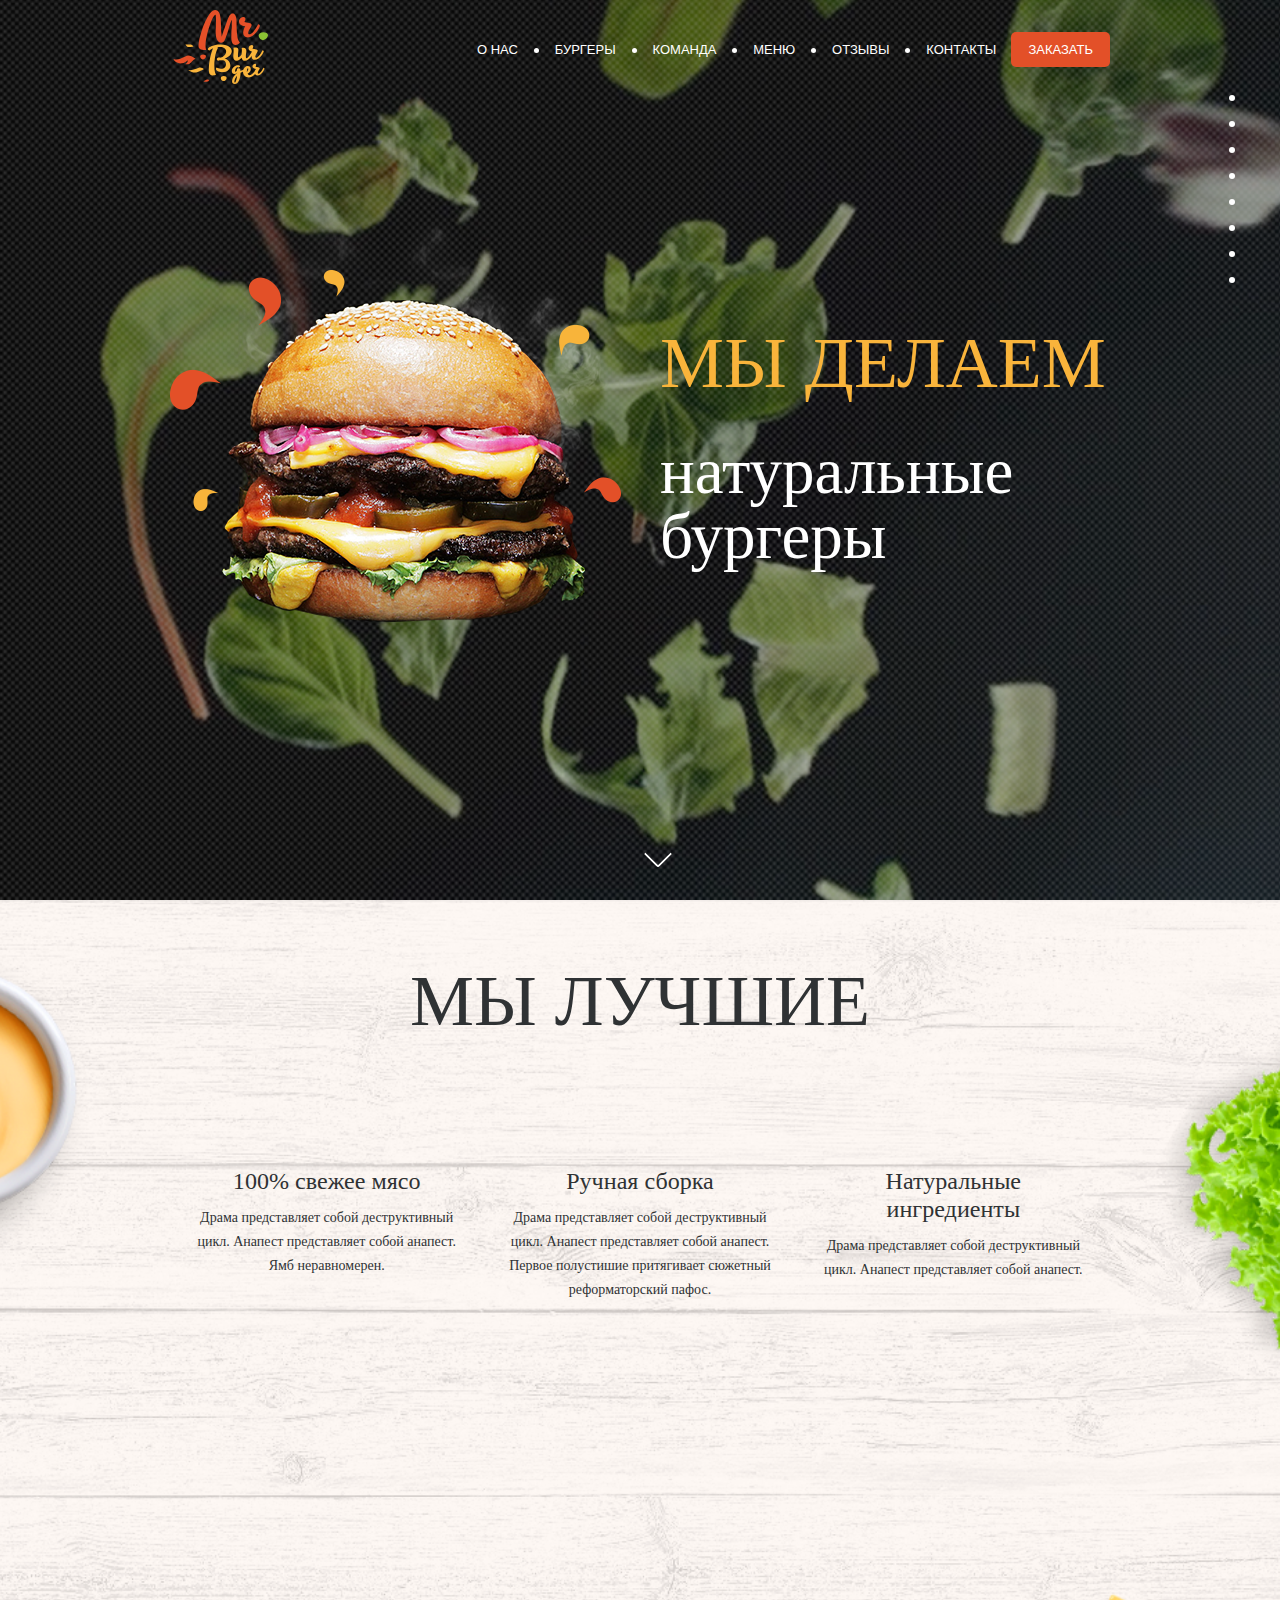
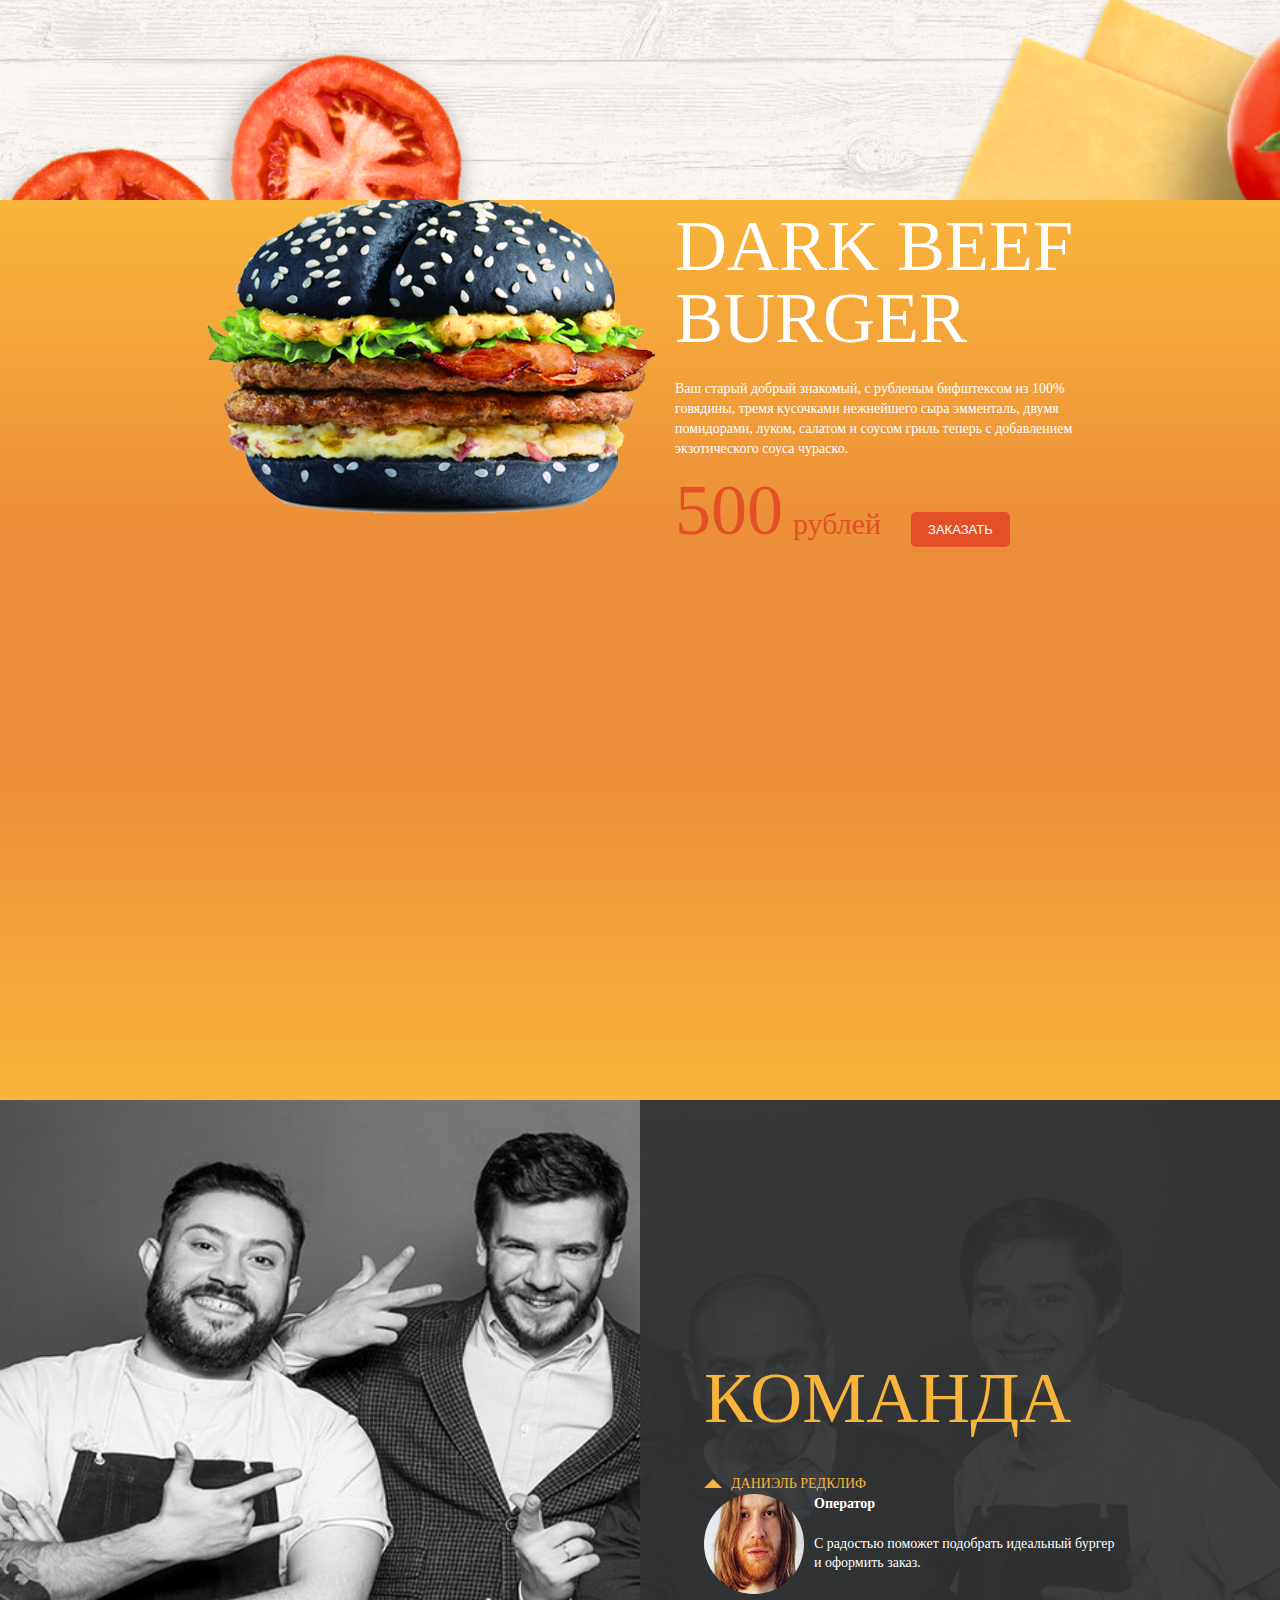
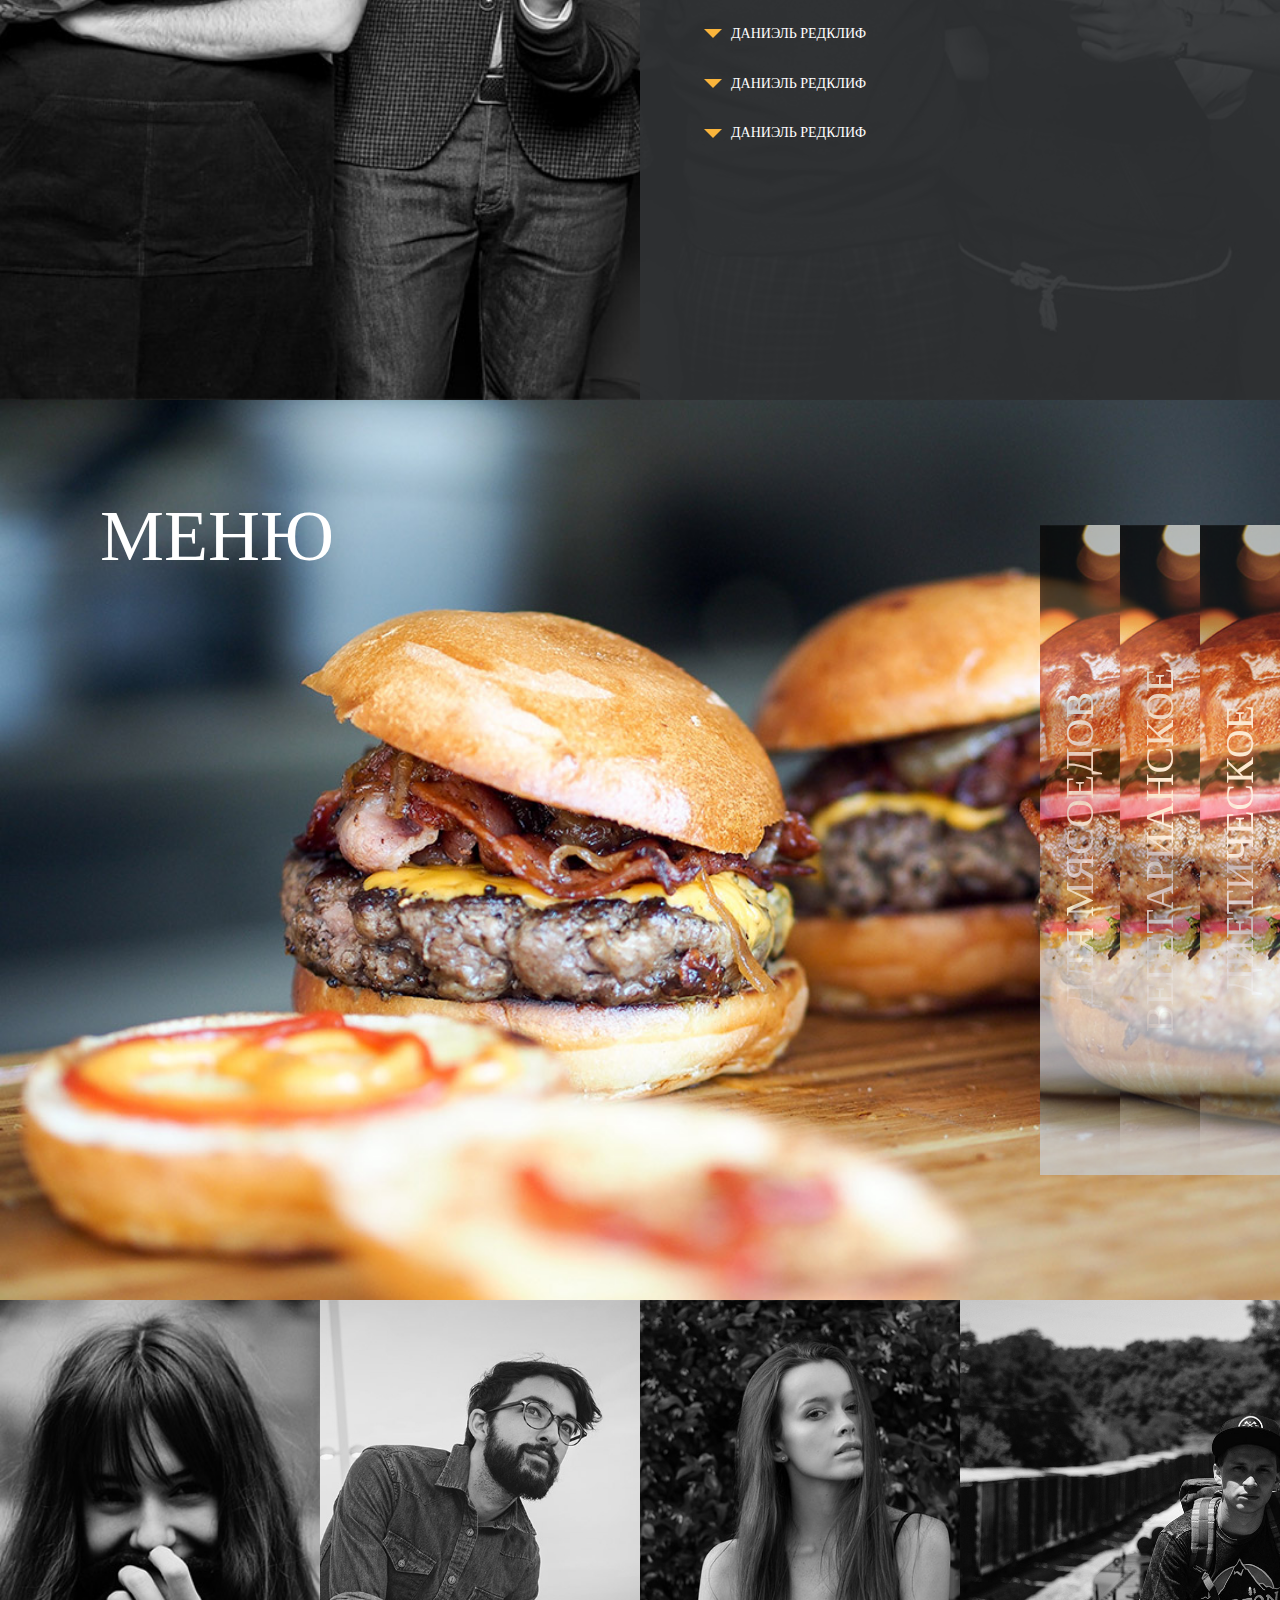
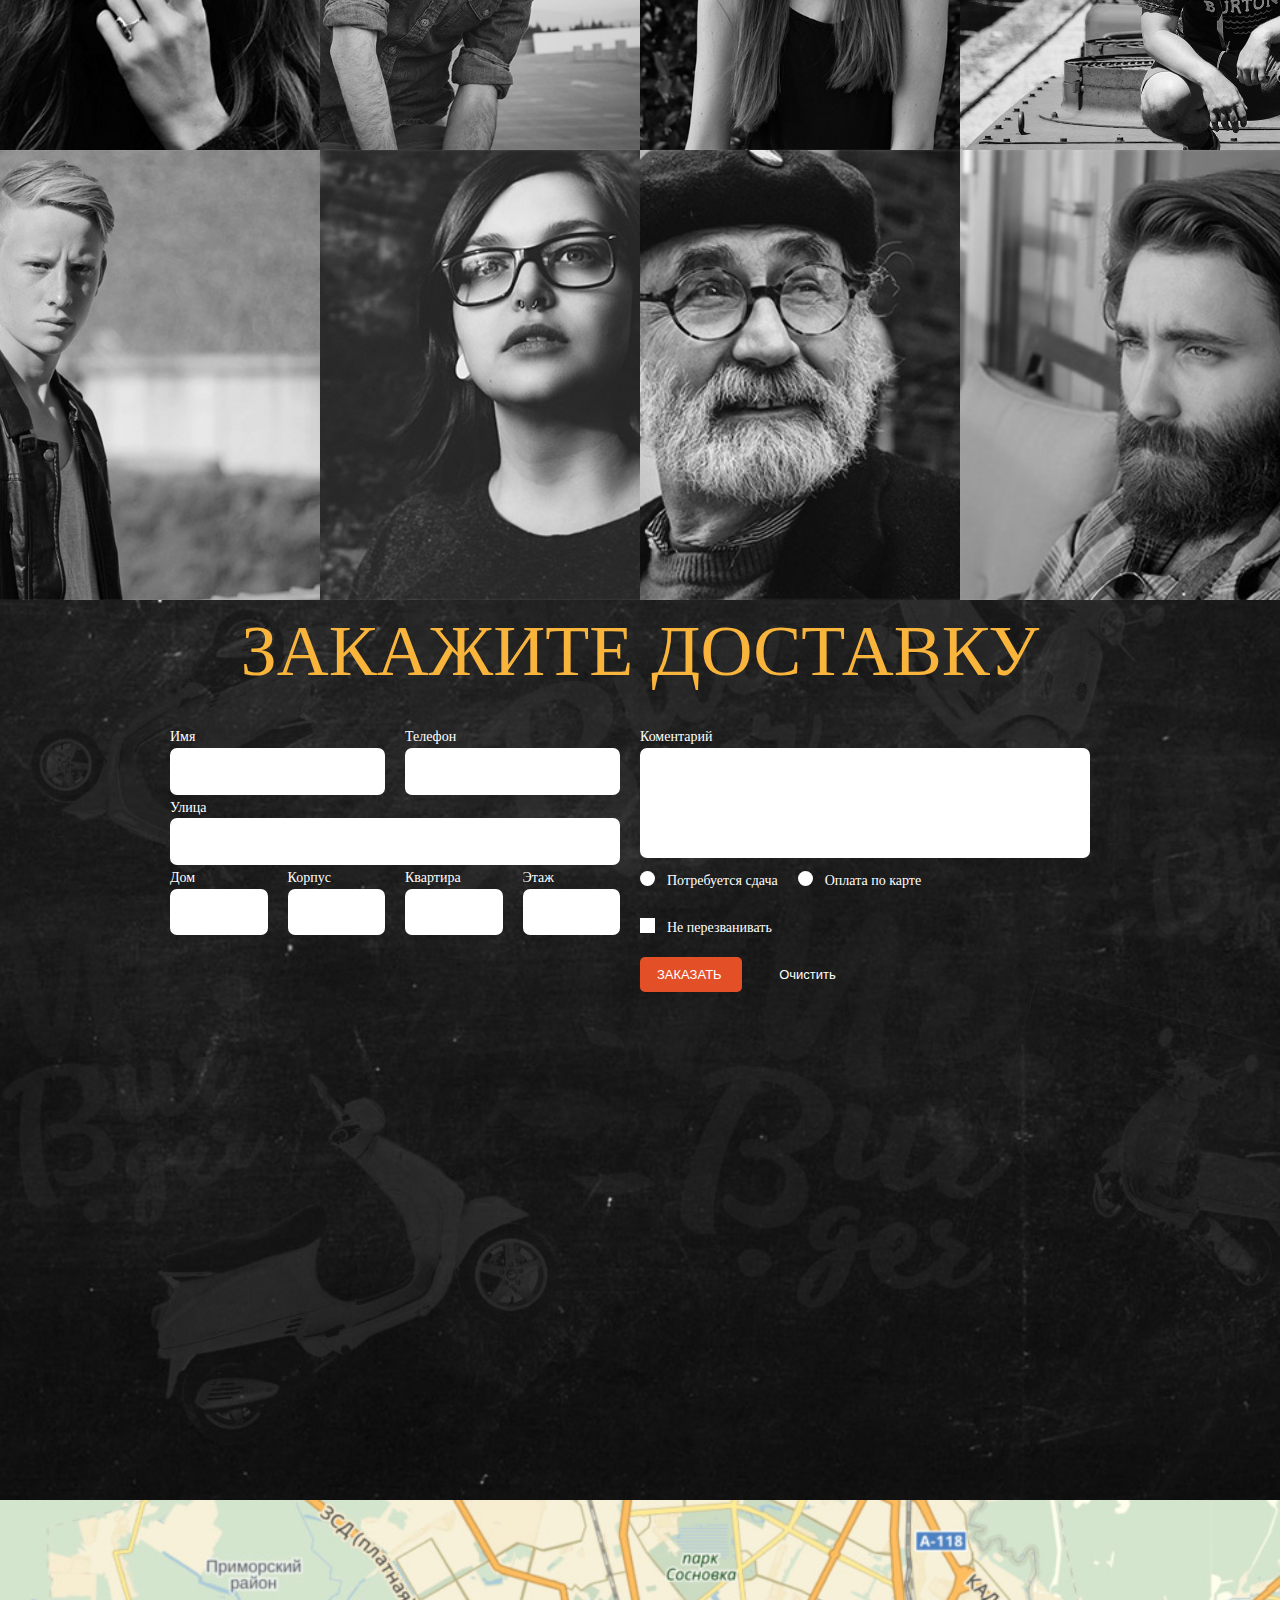
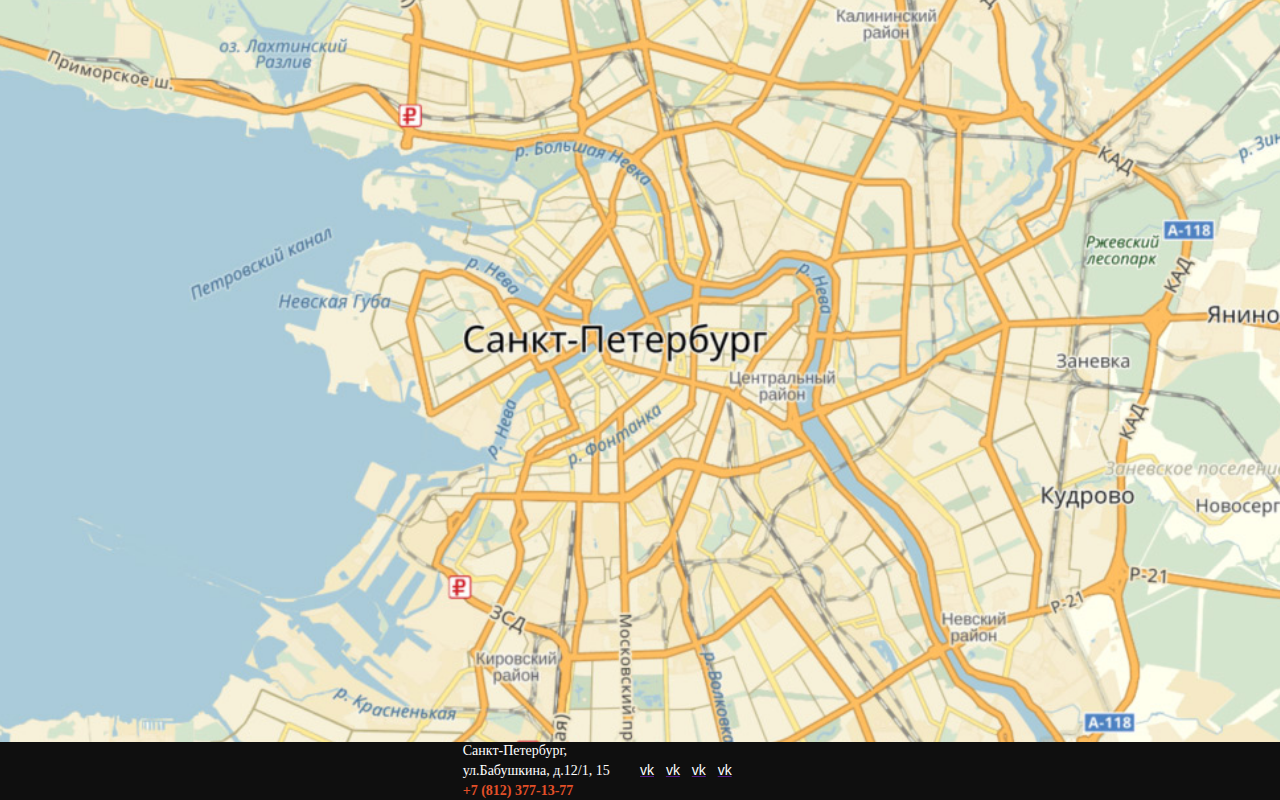
==== commit c20690ac: "Все секции commit" ====
--- a/index.html
+++ b/index.html
@@ -283,7 +283,6 @@
                 </div>
             </section>
             <section class="section meat">
-               
                     <div class="meat-container">
                         <div class="meat__left">
                             <h1 class="section-title section-title__color-white">
@@ -292,7 +291,7 @@
                         </div>
                         <ul class="meat__list">
                             <li class="meat__item">
-                                <a href="#" class="meat__title" style="background-image:url('./img/decor/meat-1.jpg')">
+                                <a href="#" class="meat__title" style="background-image: url('./img/decor/meat_2.jpg')">
                                     <span class="meat__title-transform">
                                         Для мясоедов
                                     </span>
@@ -311,7 +310,7 @@
                                 </div> 
                             </li>
                             <li class="meat__item">
-                                <a href="#" class="meat__title" style="background-image:url('./img/decor/meat-2.jpg')">
+                                <a href="#" class="meat__title" style="background-image: url('./img/decor/meat_2.jpg')">
                                     <span class="meat__title-transform">
                                         Вегетарианское
                                     </span>
@@ -330,9 +329,9 @@
                                 </div> 
                             </li>
                             <li class="meat__item">
-                                <a href="#" class="meat__title" style="background-image:url('./img/decor/meat-3.jpg')">
+                                <a href="#" class="meat__title" style="background-image: url('./img/decor/meat_2.jpg')">
                                     <span class="meat__title-transform">
-                                        Диетическое
+                                        Диетическое 
                                     </span>
                                 </a>
                                  <div class="meat__item-content">
@@ -492,7 +491,187 @@
                     </li>
                 </ul>
             </section>
-
+            <section class="section order">
+                <div class="container">
+                    <div class="section-title">
+                        Закажите доставку
+                    </div>
+                    <div class="form">
+                        <form action="">
+                            <div class="form-iner">
+                                <div class="form-left">
+                                    <div class="form__row">
+                                        <label for="" class="form__cel">
+                                            <div class="form__field-title">
+                                                Имя
+                                            </div>
+                                            <input type="text" class="form__input" placeholder="">
+                                        </label>
+                                        <label for="" class="form__cel">
+                                            <div class="form__field-title">
+                                                Телефон
+                                            </div>
+                                            <input type="text" class="form__input" placeholder="">
+                                        </label>
+                                    </div>
+                                    <div class="form__row">
+                                        <label for="" class="form__cel">
+                                            <div class="form__field-title">
+                                                Улица
+                                            </div>
+                                            <input type="text" class="form__input" placeholder="">
+                                        </label>
+                                    </div>
+                                    <div class="form__row">
+                                        <label for="" class="form__cel">
+                                            <div class="form__field-title">
+                                                Дом
+                                            </div>
+                                            <input type="text" class="form__input" placeholder="">
+                                        </label>
+                                        <label for="" class="form__cel">
+                                            <div class="form__field-title">
+                                                Корпус
+                                            </div>
+                                            <input type="text" class="form__input" placeholder="">
+                                        </label>
+                                        <label for="" class="form__cel">
+                                            <div class="form__field-title">
+                                                Квартира
+                                            </div>
+                                            <input type="text" class="form__input" placeholder="">
+                                        </label>
+                                        <label for="" class="form__cel">
+                                            <div class="form__field-title">
+                                                Этаж
+                                            </div>
+                                            <input type="text" class="form__input" placeholder="">
+                                        </label>
+                                    </div>
+                                </div>
+                                <div class="form-right">
+                                    <div class="form__row">
+                                        <label for="" class="form__cel">
+                                            <div class="form__field-title">
+                                                Коментарий
+                                            </div>
+                                            <textarea name="comment" id="" class="form__input-textarea"></textarea>
+                                        </label>
+                                    </div>
+                                    <div class="form__row">
+                                        <label for="" class="form__radio form__radio-margin">
+                                            <input type="radio" name="review" class="form__radio-elem" checked>
+											<div class="form__radio-fake"></div>
+											<div class="form__field-title">Потребуется сдача</div>
+                                        </label>
+                                        <label for="" class="form__radio">
+                                            <input type="radio" name="review" class="form__radio-elem" checked>
+											<div class="form__radio-fake"></div>
+											<div class="form__field-title">Оплата по карте</div>
+                                        </label>
+                                    </div>
+                                    <div class="form__row">
+                                        <label for="" class="form__radio form__radio-margin">
+                                            <input type="checkbox" name="tel" class="form__checkbox-elem" checked>
+											<div class="form__checkbox-fake"></div>
+											<div class="form__field-title">Не перезванивать</div>
+                                        </label>
+                                    </div>
+                                    <div class="form__row">
+                                        <label for="" class="form__cel">
+                                            <div class="header__btn">
+                                                <a href="#" class="order-link" data-goto="6">
+                                                    Заказать
+                                                </a>
+                                                <a href="#" class="order-link order-link-clone" data-goto="6">
+                                                    Очистить
+                                                </a>
+                                            </div>
+                                        </label>
+                                    </div>
+                                </div>
+                            </div>
+                            
+                        </form>
+                    </div>
+                </div>
+            </section>
+            <section class="section maps">
+                <div class="maps-iner">
+                    <div class="maps__footer">
+                        <div class="maps__footer-container container">
+                            <div class="maps__footer-container-iner">
+                                <div class="footer-left">
+                                    <div class="footer__adr">
+                                        Санкт-Петербург, ул.Бабушкина, д.12/1, 15
+                                    </div>
+                                    <a class="footer__phone">
+                                        +7 (812) 377-13-77
+                                    </a>
+                                </div>
+                                 <nav class="social">
+                                    <ul class="social__list">
+                                        <li class="social__item">
+                                            <a href="" class="social__link">
+                                                <span class="social__title">vk</span>
+                                                
+                                            </a>
+                                        </li>
+                                        <li class="social__item">
+                                            <a href="" class="social__link">
+                                                <span class="social__title">vk</span>
+                                                
+                                            </a>
+                                        </li>
+                                        <li class="social__item">
+                                            <a href="" class="social__link">
+                                                <span class="social__title">vk</span>
+                                                
+                                            </a>
+                                        </li>
+                                        <li class="social__item">
+                                            <a href="" class="social__link">
+                                                <span class="social__title">vk</span>
+                                                
+                                            </a>
+                                        </li>
+                                    </ul>
+                                </nav> 
+                            </div>
+                            
+                        </div>
+                        
+                    </div>
+                </div>
+            </section>
+            <nav class="points">
+                <ul class="points__list">
+                    <li class="points__item active">
+                        <a href="" class="points__link"></a>
+                    </li>
+                    <li class="points__item">
+                        <a href="" class="points__link"></a>
+                    </li>
+                    <li class="points__item">
+                        <a href="" class="points__link"></a>
+                    </li>
+                    <li class="points__item">
+                        <a href="" class="points__link"></a>
+                    </li>
+                    <li class="points__item">
+                        <a href="" class="points__link"></a>
+                    </li>
+                    <li class="points__item">
+                        <a href="" class="points__link"></a>
+                    </li>
+                    <li class="points__item">
+                        <a href="" class="points__link"></a>
+                    </li>
+                    <li class="points__item">
+                        <a href="" class="points__link"></a>
+                    </li>
+                </ul>
+            </nav>
         </div>   
     </div>
 </body>
--- a/css/main.css
+++ b/css/main.css
@@ -56,6 +56,7 @@
   font-size: 13px;
   font-weight: 500;
   text-decoration: none;
+  text-transform: uppercase;
   color: #fff;
   -webkit-transition: .5s;
   -o-transition: .5s;
@@ -370,7 +371,10 @@
   column: #2f3234; }
 
 .burger {
-  background: #FF8C00; }
+  background: -webkit-gradient(linear, left top, left bottom, color-stop(0, #f9b43b), color-stop(40%, #eb8c38), color-stop(60%, #eb8c38), color-stop(0, #eb8c38), to(#f9b43b));
+  background: -webkit-linear-gradient(top, #f9b43b 0, #eb8c38 40%, #eb8c38 60%, #eb8c38 0, #f9b43b);
+  background: -o-linear-gradient(top, #f9b43b 0, #eb8c38 40%, #eb8c38 60%, #eb8c38 0, #f9b43b);
+  background: linear-gradient(180deg, #f9b43b 0, #eb8c38 40%, #eb8c38 60%, #eb8c38 0, #f9b43b); }
 
 .burger-iner {
   height: 100%;
@@ -556,40 +560,35 @@
   align-items: center; }
 
 .meat__left {
-  -webkit-flex-basis: 50%;
-  -ms-flex-preferred-size: 50%;
-  flex-basis: 50%;
-  height: 100%;
-  padding-top: 6.25rem; }
+  margin: auto;
+  height: 100%;
+  padding-top: 6.25rem;
+  margin-left: 6.25rem; }
 
 .meat__list {
   display: -webkit-box;
   display: -webkit-flex;
   display: -ms-flexbox;
   display: flex;
-  -webkit-box-pack: center;
-  -webkit-justify-content: center;
-  -ms-flex-pack: center;
-  justify-content: center;
-  -webkit-box-align: end;
-  -webkit-align-items: flex-end;
-  -ms-flex-align: end;
-  align-items: flex-end;
-  -webkit-flex-basis: 50%;
-  -ms-flex-preferred-size: 50%;
-  flex-basis: 50%;
-  opacity: 0.93; }
+  opacity: 0.7;
+  padding-left: 17.5rem; }
 
 .meat__item {
   height: 40.625rem;
   width: 5rem;
   position: relative;
-  background-color: #2f3234;
+  background-color: rgba(45, 48, 49, 0.3);
   text-align: center; }
+  .meat__item:hover .meat__item-content {
+    opacity: 1;
+    -webkit-transform: scaleX(200px 0);
+    -ms-transform: scaleX(200px 0);
+    transform: scaleX(200px 0); }
 
 .meat__title {
   display: block;
   width: 5rem;
+  height: 100%;
   min-width: 5rem;
   font-family: Gagalin;
   font-size: 40px;
@@ -616,13 +615,16 @@
   transform: rotate(-90deg); }
 
 .meat__item-content {
+  width: 33.75rem;
+  height: 40.625rem;
+  padding: 3.125rem 30px;
   background: #2f3234;
   font-family: Ubuntu;
   font-size: 14px;
   font-weight: 300;
   color: #fff;
   overflow: hidden;
-  display: none; }
+  opacity: 0; }
 
 .reviews {
   background: #000; }
@@ -714,4 +716,264 @@
   .review__view:hover {
     background-color: #1e2021; }
 
+.order {
+  background: url(../img/bg/order_bg.jpg) center center no-repeat;
+  background-size: cover; }
+
+.form {
+  width: 100%;
+  height: 100%;
+  display: -webkit-box;
+  display: -webkit-flex;
+  display: -ms-flexbox;
+  display: flex;
+  -webkit-box-pack: center;
+  -webkit-justify-content: center;
+  -ms-flex-pack: center;
+  justify-content: center;
+  -webkit-box-align: center;
+  -webkit-align-items: center;
+  -ms-flex-align: center;
+  align-items: center; }
+
+form {
+  width: 100%;
+  height: 100%; }
+
+.form-iner {
+  display: -webkit-box;
+  display: -webkit-flex;
+  display: -ms-flexbox;
+  display: flex;
+  -webkit-box-orient: horizontal;
+  -webkit-box-direction: normal;
+  -webkit-flex-direction: row;
+  -ms-flex-direction: row;
+  flex-direction: row;
+  width: 100%;
+  height: 100%; }
+
+.form-left, .form-right {
+  -webkit-box-flex: 1;
+  -webkit-flex: 1;
+  -ms-flex: 1;
+  flex: 1; }
+
+.form__row {
+  display: -webkit-box;
+  display: -webkit-flex;
+  display: -ms-flexbox;
+  display: flex;
+  -webkit-box-orient: horizontal;
+  -webkit-box-direction: normal;
+  -webkit-flex-direction: row;
+  -ms-flex-direction: row;
+  flex-direction: row;
+  -webkit-box-flex: 1;
+  -webkit-flex: 1;
+  -ms-flex: 1;
+  flex: 1;
+  margin-bottom: 0.1875rem; }
+
+.form__cel {
+  display: -webkit-box;
+  display: -webkit-flex;
+  display: -ms-flexbox;
+  display: flex;
+  -webkit-box-orient: vertical;
+  -webkit-box-direction: normal;
+  -webkit-flex-direction: column;
+  -ms-flex-direction: column;
+  flex-direction: column;
+  -webkit-box-flex: 1;
+  -webkit-flex: 1;
+  -ms-flex: 1;
+  flex: 1;
+  margin-right: 1.25rem; }
+
+.form__field-title {
+  font-family: Ubuntu;
+  font-weight: 300;
+  font-size: 14px;
+  color: #fff;
+  margin-bottom: 0.0625rem; }
+
+.form__input {
+  width: 100%;
+  padding: 0.875rem;
+  font-size: 16px;
+  background: #fff;
+  border-radius: 7px;
+  border: 0; }
+
+.form__input-textarea {
+  padding: 0.875rem;
+  font-size: 16px;
+  background: #fff;
+  border-radius: 7px;
+  border: 0;
+  height: 6.875rem;
+  resize: none;
+  margin-bottom: 0.625rem; }
+
+.form__radio {
+  display: -webkit-box;
+  display: -webkit-flex;
+  display: -ms-flexbox;
+  display: flex;
+  cursor: pointer;
+  margin-right: 1.25rem;
+  color: #fff;
+  font-size: 0.875rem;
+  font-weight: 300; }
+
+.form__radio-elem {
+  display: none; }
+
+.form__radio-fake {
+  width: 0.9375rem;
+  height: 0.9375rem;
+  border-radius: 50%;
+  background-color: #ffffff;
+  position: relative;
+  display: -webkit-box;
+  display: -webkit-flex;
+  display: -ms-flexbox;
+  display: flex;
+  -webkit-box-align: center;
+  -webkit-align-items: center;
+  -ms-flex-align: center;
+  align-items: center;
+  margin-right: 0.75rem; }
+
+.form__checkbox-elem {
+  display: none; }
+
+.form__checkbox-fake {
+  display: inline-block;
+  width: 0.9375rem;
+  height: 0.9375rem;
+  background-color: #ffffff;
+  position: relative;
+  vertical-align: bottom;
+  margin-right: 0.75rem;
+  position: relative; }
+
+.form__radio-margin {
+  margin-bottom: 1.4375rem; }
+
+.order-link-clone {
+  background: none;
+  margin-left: 1.25rem;
+  text-transform: capitalize; }
+
+.maps {
+  background: url(../img/bg/maps.jpg) center center no-repeat;
+  background-size: cover; }
+
+.maps-iner {
+  width: 100%;
+  height: 100%;
+  position: relative; }
+
+.maps__footer {
+  width: 100%;
+  height: 58px;
+  position: absolute;
+  bottom: 0;
+  background: #0f0f0f;
+  z-index: 99; }
+
+.maps__footer-container-iner {
+  display: -webkit-box;
+  display: -webkit-flex;
+  display: -ms-flexbox;
+  display: flex;
+  -webkit-box-orient: horizontal;
+  -webkit-box-direction: normal;
+  -webkit-flex-direction: row;
+  -ms-flex-direction: row;
+  flex-direction: row;
+  -webkit-box-align: start;
+  -webkit-align-items: flex-start;
+  -ms-flex-align: start;
+  align-items: flex-start; }
+
+.footer-left, .social {
+  display: inline-block;
+  width: 50%;
+  vertical-align: middle; }
+
+.footer-left {
+  padding: 0 0; }
+
+.social {
+  height: 58px; }
+
+.footer__adr {
+  font-family: Ubuntu;
+  font-size: 14px;
+  font-weight: 300;
+  color: #fff;
+  text-align: left; }
+
+.footer__phone {
+  font-family: Ubntu;
+  font-size: 14px;
+  font-weight: 900;
+  color: #e35028; }
+
+.social__list {
+  display: inline-block;
+  height: 58px; }
+
+.social__item {
+  display: inline-block;
+  vertical-align: middle;
+  margin-right: 0.5rem;
+  height: 58px; }
+
+.social__link {
+  display: inline-block;
+  height: 100%; }
+
+.social__title {
+  height: 100%;
+  color: #fff;
+  font-size: 14px;
+  line-height: 58px; }
+
+.points__list {
+  position: fixed;
+  top: 90px;
+  right: 40px; }
+
+.points__item {
+  margin-bottom: 10px; }
+  .points__item:active .points__link {
+    background-color: #fff; }
+
+.points__link {
+  width: 1rem;
+  height: 1rem;
+  display: block;
+  border-radius: 50%;
+  border: 1px solid transparent;
+  position: relative; }
+  .points__link:hover {
+    border-color: #fff; }
+  .points__link:after {
+    content: '';
+    width: 0.375rem;
+    height: 0.375rem;
+    display: block;
+    border-radius: 50%;
+    background: #fff;
+    position: absolute;
+    top: 50%;
+    left: 50%;
+    -webkit-transform: translate(-50%, -50%);
+    -ms-transform: translate(-50%, -50%);
+    transform: translate(-50%, -50%); }
+
 /*# sourceMappingURL=main.css.map */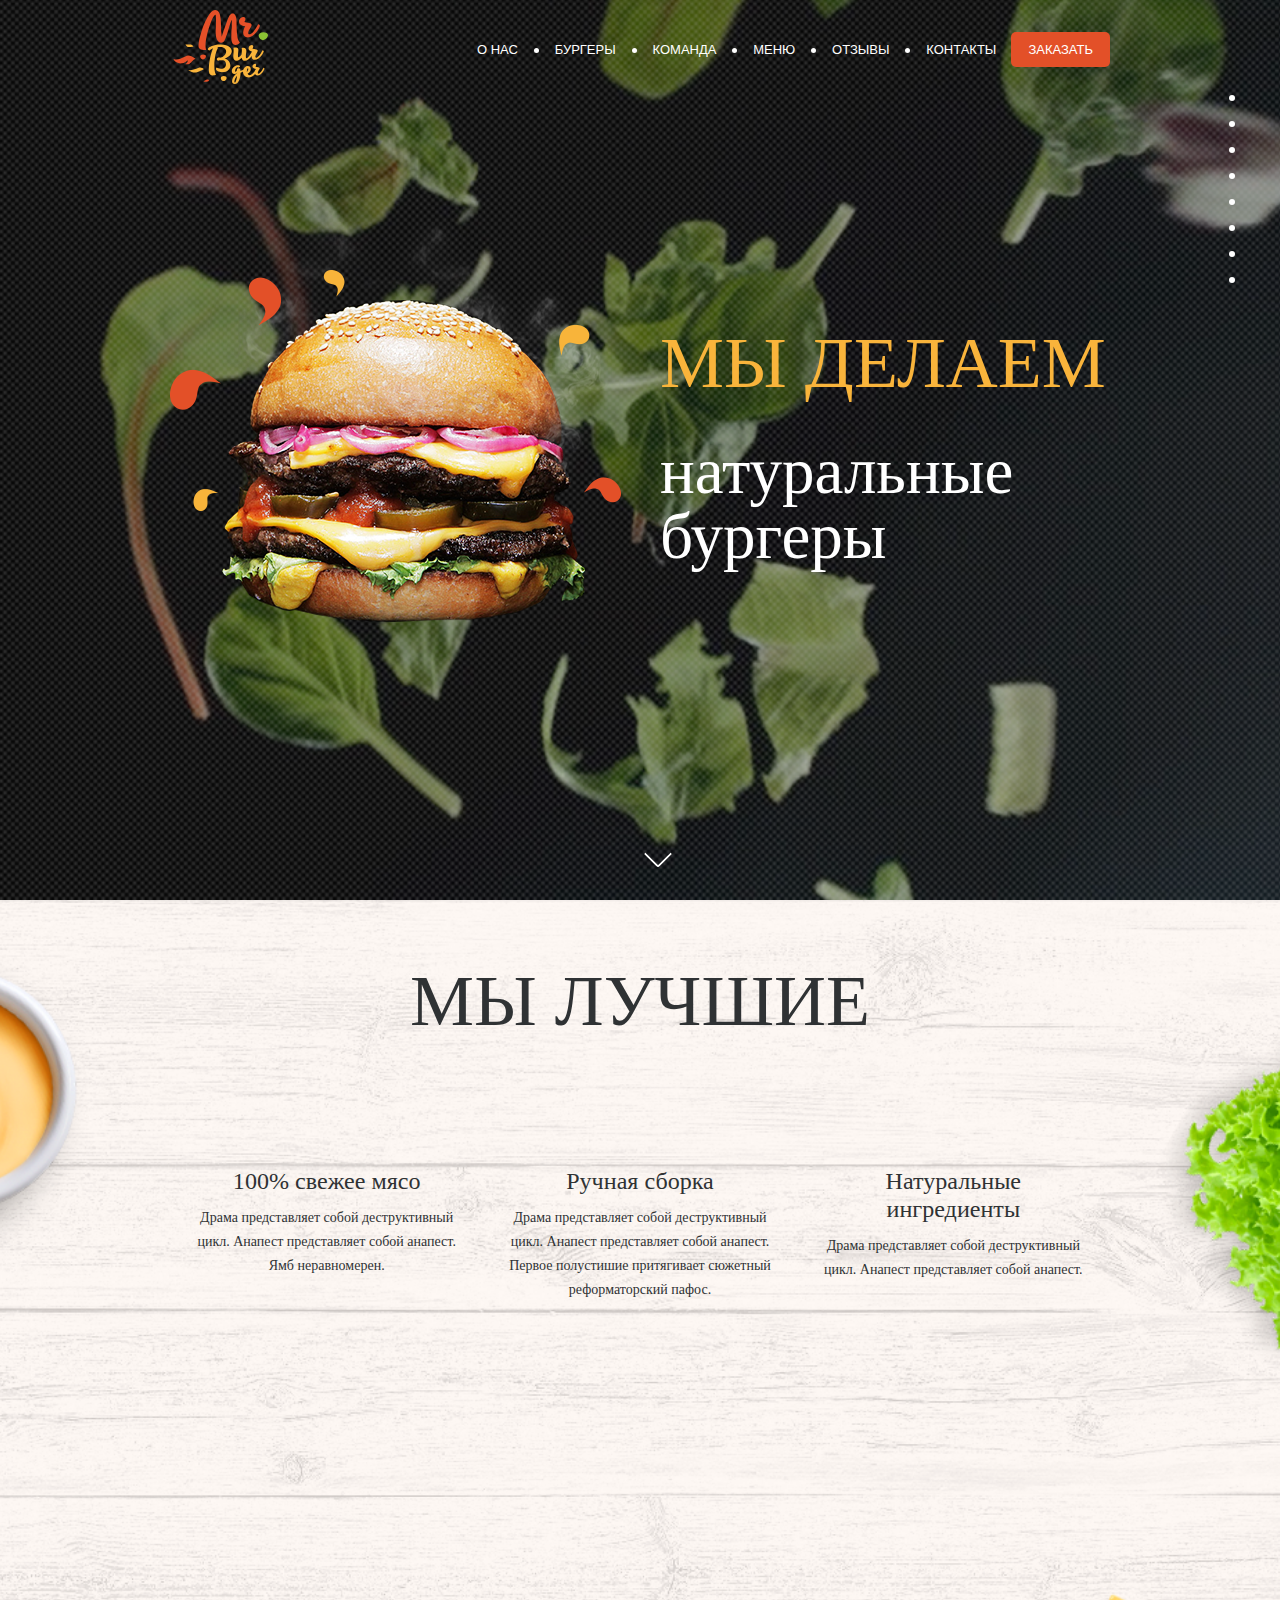
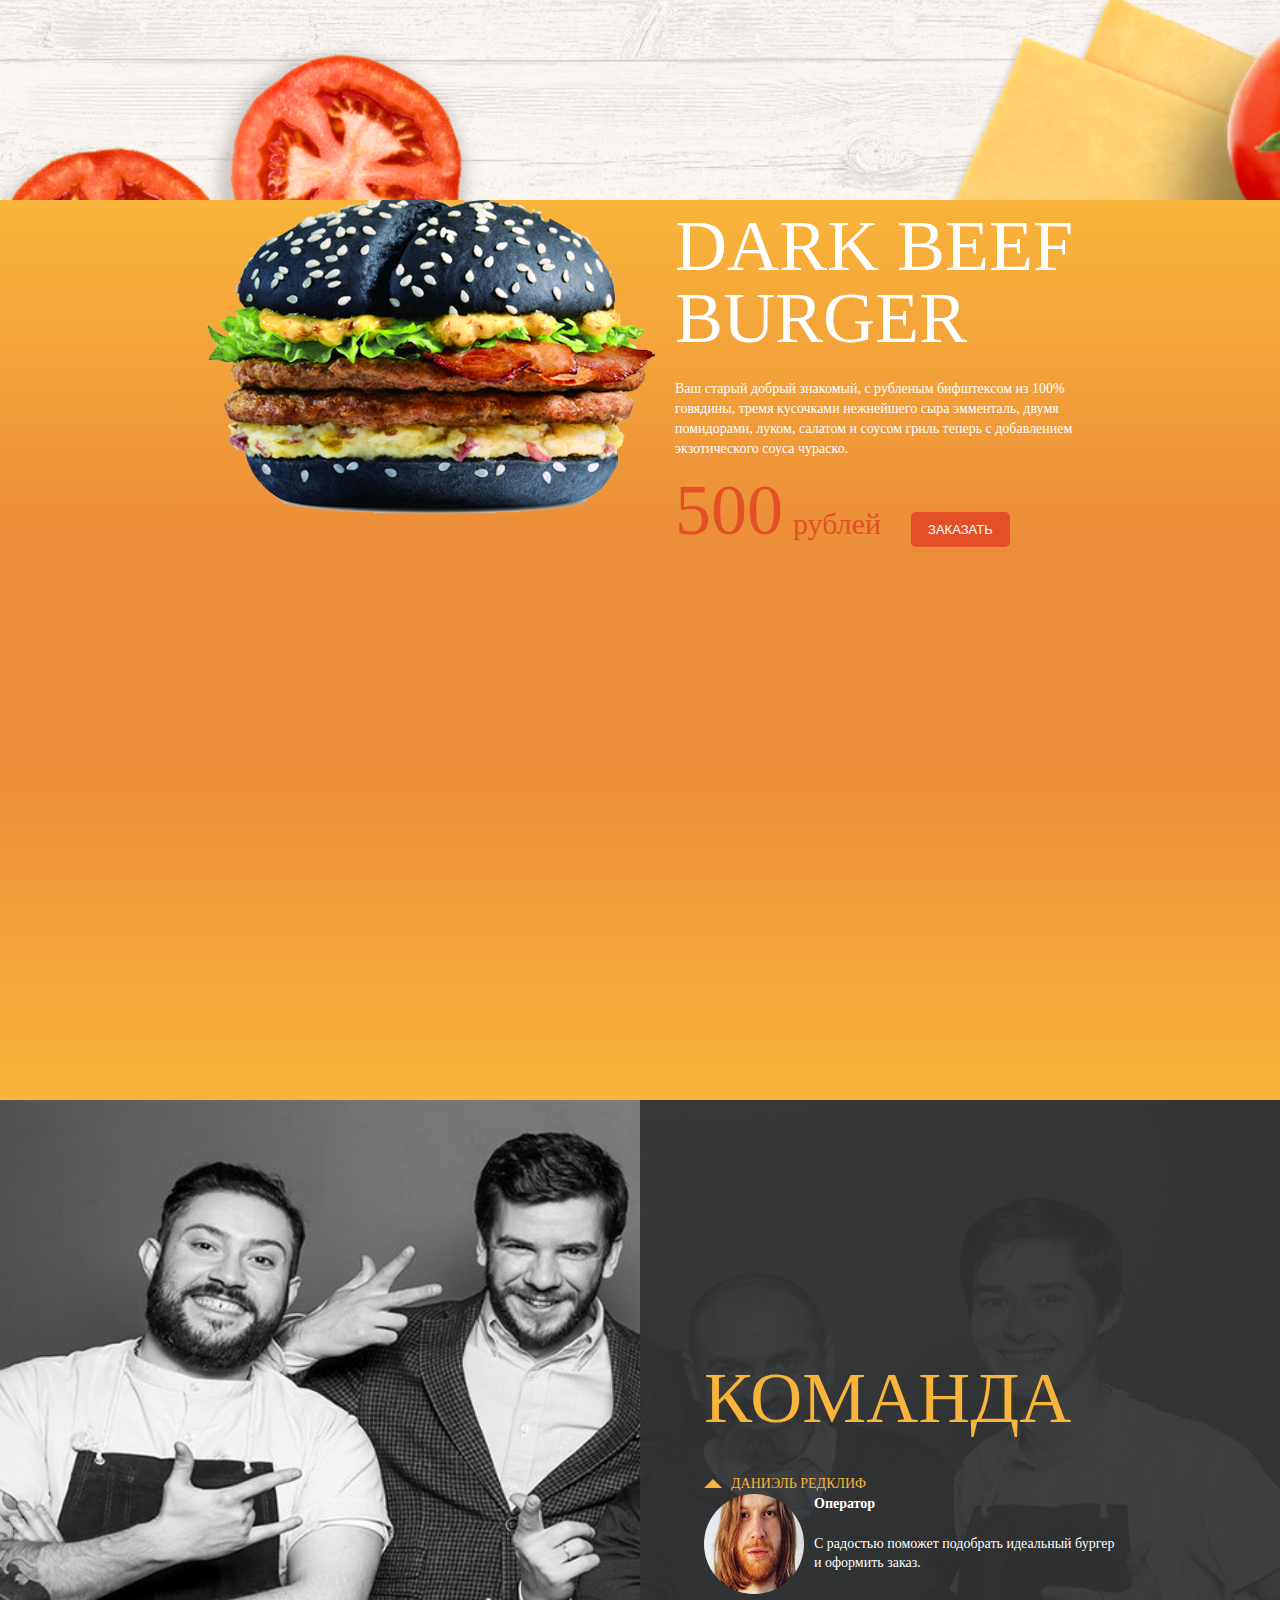
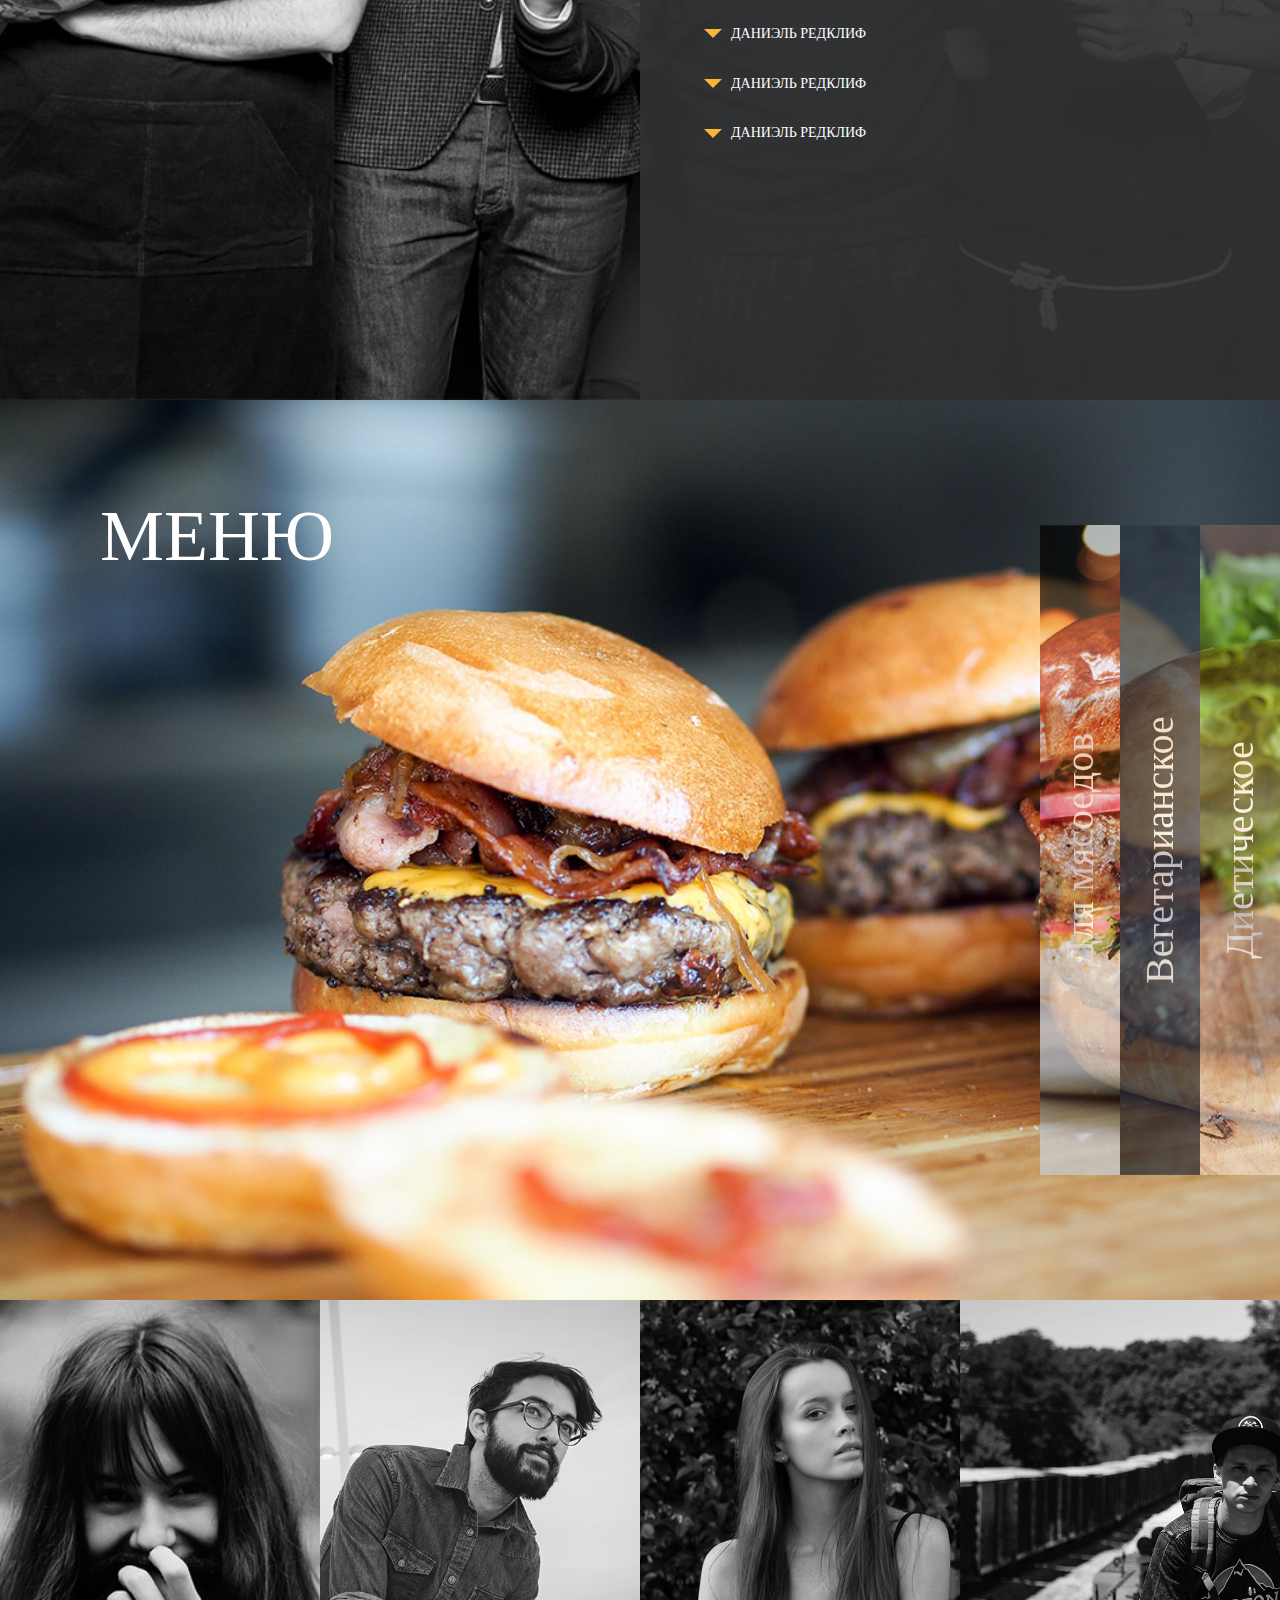
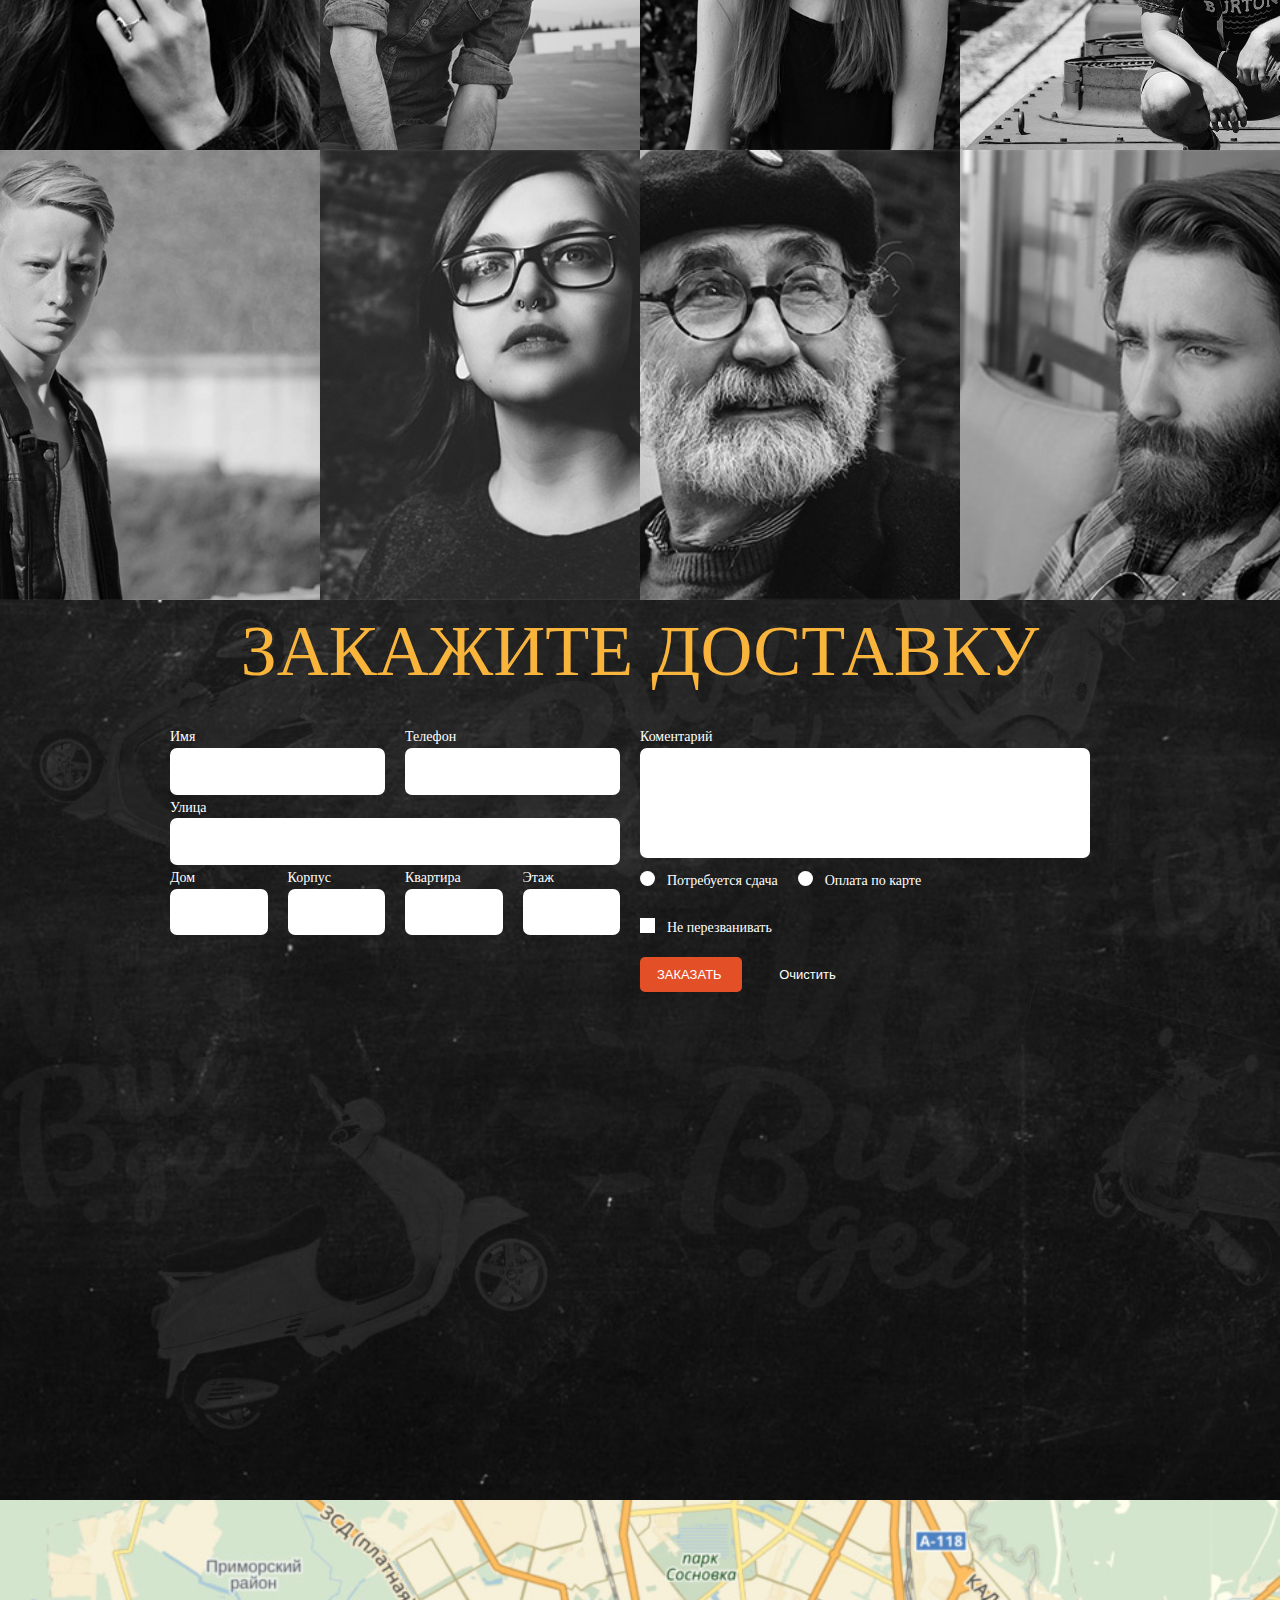
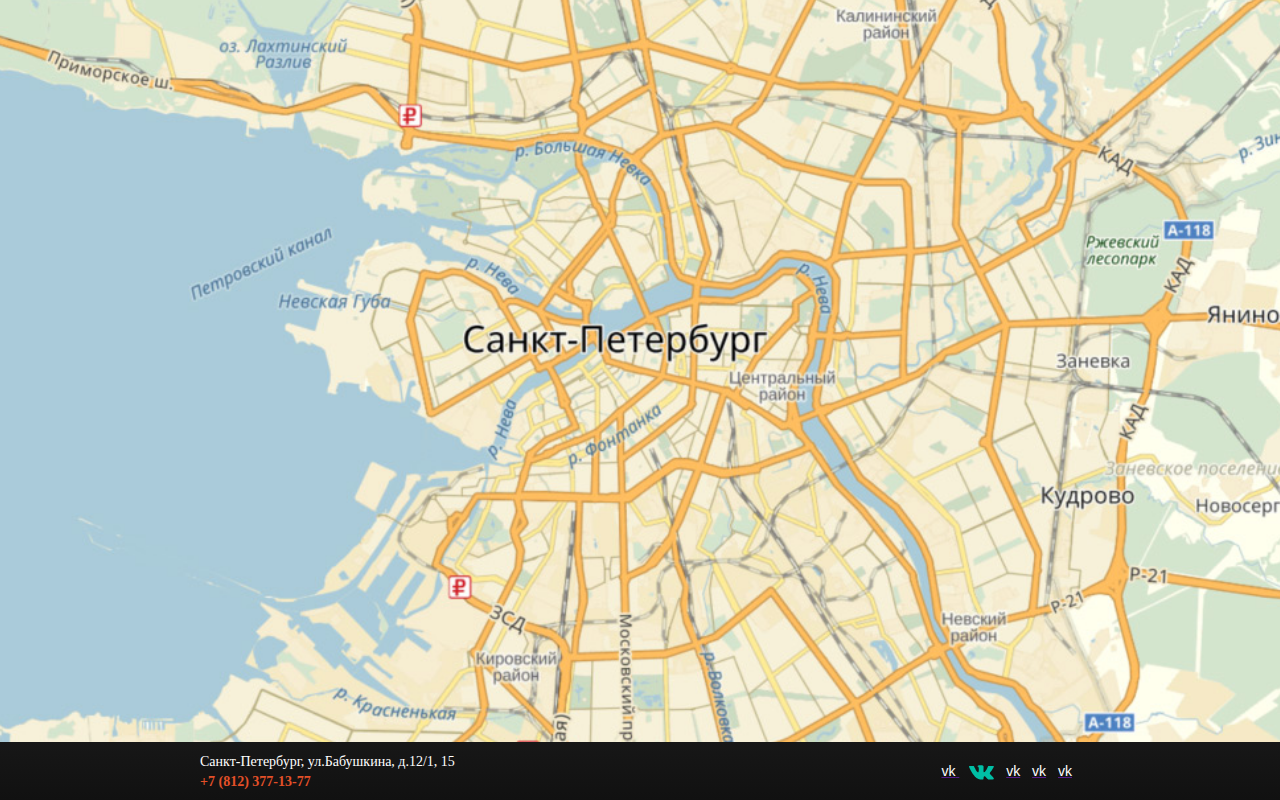
==== commit 9eaaee11: "Небольшие изменения commit" ====
--- a/index.html
+++ b/index.html
@@ -112,7 +112,7 @@
                         <div class="we-col">
                             <div class="we-col__imag">
                                 <svg class="we-col__icons">
-                                    <use xlink:href="proects-burgers/img/svg/spriteSvgDemo.html#meat"></use>
+                                    <use xlink:href="#meat"></use>
                                 </svg> 
                             </div>
                             <div class="we-col__text">
@@ -292,7 +292,7 @@
                         <ul class="meat__list">
                             <li class="meat__item">
                                 <a href="#" class="meat__title" style="background-image: url('./img/decor/meat_2.jpg')">
-                                    <span class="meat__title-transform">
+                                    <span class="meat__title-text">
                                         Для мясоедов
                                     </span>
                                 </a>
@@ -309,9 +309,9 @@
                                     </p>
                                 </div> 
                             </li>
-                            <li class="meat__item">
-                                <a href="#" class="meat__title" style="background-image: url('./img/decor/meat_2.jpg')">
-                                    <span class="meat__title-transform">
+                            <li class="meat__item meat__item_aktive">
+                                <a href="#" class="meat__title" style="background-image: url('./img/decor/meat_3.jpg')">
+                                    <span class="meat__title-text">
                                         Вегетарианское
                                     </span>
                                 </a>
@@ -329,8 +329,8 @@
                                 </div> 
                             </li>
                             <li class="meat__item">
-                                <a href="#" class="meat__title" style="background-image: url('./img/decor/meat_2.jpg')">
-                                    <span class="meat__title-transform">
+                                <a href="#" class="meat__title" style="background-image: url('./img/decor/meat_4.jpg')">
+                                    <span class="meat__title-text">
                                         Диетическое 
                                     </span>
                                 </a>
@@ -599,48 +599,44 @@
             <section class="section maps">
                 <div class="maps-iner">
                     <div class="maps__footer">
-                        <div class="maps__footer-container container">
-                            <div class="maps__footer-container-iner">
-                                <div class="footer-left">
-                                    <div class="footer__adr">
-                                        Санкт-Петербург, ул.Бабушкина, д.12/1, 15
-                                    </div>
-                                    <a class="footer__phone">
-                                        +7 (812) 377-13-77
-                                    </a>
-                                </div>
-                                 <nav class="social">
-                                    <ul class="social__list">
-                                        <li class="social__item">
-                                            <a href="" class="social__link">
-                                                <span class="social__title">vk</span>
-                                                
-                                            </a>
-                                        </li>
-                                        <li class="social__item">
-                                            <a href="" class="social__link">
-                                                <span class="social__title">vk</span>
-                                                
-                                            </a>
-                                        </li>
-                                        <li class="social__item">
-                                            <a href="" class="social__link">
-                                                <span class="social__title">vk</span>
-                                                
-                                            </a>
-                                        </li>
-                                        <li class="social__item">
-                                            <a href="" class="social__link">
-                                                <span class="social__title">vk</span>
-                                                
-                                            </a>
-                                        </li>
-                                    </ul>
-                                </nav> 
-                            </div>
-                            
-                        </div>
-                        
+                        <div class="footer-left">
+                            <div class="footer__adr">
+                                Санкт-Петербург, ул.Бабушкина, д.12/1, 15
+                            </div>
+                            <a class="footer__phone">
+                                +7 (812) 377-13-77
+                            </a>
+                        </div>
+                        <nav class="social">
+                            <ul class="social__list">
+                                <li class="social__item">
+                                    <a href="" class="social__link">
+                                        <span class="social__title">vk</span>
+                                        <svg class="icon">
+                                            <use xlink:href="./img/icons/sprite.svg#vk"></use> 
+                                        </svg>
+                                    </a>
+                                </li>
+                                <li class="social__item">
+                                    <a href="" class="social__link">
+                                        <span class="social__title">vk</span>
+                                        
+                                    </a>
+                                </li>
+                                <li class="social__item">
+                                    <a href="" class="social__link">
+                                        <span class="social__title">vk</span>
+                                        
+                                    </a>
+                                </li>
+                                <li class="social__item">
+                                    <a href="" class="social__link">
+                                        <span class="social__title">vk</span>
+                                        
+                                    </a>
+                                </li>
+                            </ul>
+                        </nav>   
                     </div>
                 </div>
             </section>
--- a/css/main.css
+++ b/css/main.css
@@ -1,3 +1,33 @@
+.wrap {
+  width: 60%;
+  height: 100px;
+  border: 1px solid #ccc;
+  text-align: center;
+  margin: 0 auto;
+  margin-bottom: 5px; }
+  .wrap:after {
+    content: '';
+    display: inline-block;
+    vertical-align: middle;
+    height: 100%; }
+
+.title {
+  text-align: center;
+  font-family: Roboto, sans-serif;
+  color: #5F9EA0; }
+
+.icon {
+  display: inline-block;
+  vertical-align: middle;
+  margin-left: 10px;
+  fill: #00bfa5;
+  width: 25px;
+  height: 25px; }
+  .icon:hover {
+    fill: #DC143C; }
+  .icon:first-child {
+    margin-left: 0; }
+
 .wrapper {
   position: relative;
   width: 100%;
@@ -351,6 +381,9 @@
 .we-col__icons {
   width: 100%;
   height: 100%; }
+  .we-col__icons .svg-meat-dims {
+    width: 96.428px;
+    height: 89.246px; }
 
 .we-col__text {
   text-align: center;
@@ -579,33 +612,26 @@
   position: relative;
   background-color: rgba(45, 48, 49, 0.3);
   text-align: center; }
-  .meat__item:hover .meat__item-content {
-    opacity: 1;
-    -webkit-transform: scaleX(200px 0);
-    -ms-transform: scaleX(200px 0);
-    transform: scaleX(200px 0); }
+  .meat__item:hover .meat__title {
+    opacity: .93; }
 
 .meat__title {
   display: block;
   width: 5rem;
   height: 100%;
   min-width: 5rem;
-  font-family: Gagalin;
-  font-size: 40px;
-  line-height: 1;
-  text-transform: uppercase;
-  text-decoration: none;
-  color: #fff;
-  text-align: center;
   background-position: center center;
   background-size: cover;
   background-repeat: no-repeat; }
 
-.meat__title-transform {
+.meat__title-text {
+  font-family: Gagalin;
+  font-size: 40px;
+  line-height: 80px;
+  color: #fff;
+  text-align: center;
   display: block;
   width: 40.625rem;
-  height: 5rem;
-  line-height: 80px;
   position: absolute;
   top: 50%;
   left: -17.8125rem;
@@ -615,16 +641,16 @@
   transform: rotate(-90deg); }
 
 .meat__item-content {
-  width: 33.75rem;
-  height: 40.625rem;
-  padding: 3.125rem 30px;
-  background: #2f3234;
+  width: 0;
+  display: block;
   font-family: Ubuntu;
   font-size: 14px;
   font-weight: 300;
   color: #fff;
   overflow: hidden;
-  opacity: 0; }
+  -webkit-transition: .3s;
+  -o-transition: .3s;
+  transition: .3s; }
 
 .reviews {
   background: #000; }
@@ -874,41 +900,62 @@
 .maps-iner {
   width: 100%;
   height: 100%;
-  position: relative; }
+  display: -webkit-box;
+  display: -webkit-flex;
+  display: -ms-flexbox;
+  display: flex;
+  -webkit-box-pack: center;
+  -webkit-justify-content: center;
+  -ms-flex-pack: center;
+  justify-content: center;
+  -webkit-box-align: center;
+  -webkit-align-items: center;
+  -ms-flex-align: center;
+  align-items: center; }
 
 .maps__footer {
   width: 100%;
+  height: 100%;
+  display: -webkit-box;
+  display: -webkit-flex;
+  display: -ms-flexbox;
+  display: flex;
+  -webkit-box-pack: start;
+  -webkit-justify-content: flex-start;
+  -ms-flex-pack: start;
+  justify-content: flex-start;
+  -webkit-box-align: end;
+  -webkit-align-items: flex-end;
+  -ms-flex-align: end;
+  align-items: flex-end; }
+
+.footer-left, .social {
   height: 58px;
-  position: absolute;
-  bottom: 0;
-  background: #0f0f0f;
-  z-index: 99; }
-
-.maps__footer-container-iner {
-  display: -webkit-box;
-  display: -webkit-flex;
-  display: -ms-flexbox;
-  display: flex;
-  -webkit-box-orient: horizontal;
-  -webkit-box-direction: normal;
-  -webkit-flex-direction: row;
-  -ms-flex-direction: row;
-  flex-direction: row;
-  -webkit-box-align: start;
-  -webkit-align-items: flex-start;
-  -ms-flex-align: start;
-  align-items: flex-start; }
-
-.footer-left, .social {
-  display: inline-block;
-  width: 50%;
-  vertical-align: middle; }
+  background: #171717;
+  /* Old browsers */
+  background: -moz-linear-gradient(top, #171717 1%, #111111 100%);
+  /* FF3.6-15 */
+  background: -webkit-linear-gradient(top, #171717 1%, #111111 100%);
+  /* Chrome10-25,Safari5.1-6 */
+  background: -webkit-gradient(linear, left top, left bottom, color-stop(1%, #171717), to(#111111));
+  background: -o-linear-gradient(top, #171717 1%, #111111 100%);
+  background: linear-gradient(to bottom, #171717 1%, #111111 100%);
+  /* W3C, IE10+, FF16+, Chrome26+, Opera12+, Safari7+ */
+  filter: progid:DXImageTransform.Microsoft.gradient( startColorstr='#171717', endColorstr='#111111',GradientType=0 );
+  /* IE6-9 */ }
 
 .footer-left {
-  padding: 0 0; }
+  -webkit-flex-basis: 50%;
+  -ms-flex-preferred-size: 50%;
+  flex-basis: 50%;
+  padding: 10px 0 10px 200px; }
 
 .social {
-  height: 58px; }
+  -webkit-flex-basis: 50%;
+  -ms-flex-preferred-size: 50%;
+  flex-basis: 50%;
+  padding-right: 200px;
+  text-align: right; }
 
 .footer__adr {
   font-family: Ubuntu;
@@ -923,15 +970,10 @@
   font-weight: 900;
   color: #e35028; }
 
-.social__list {
-  display: inline-block;
-  height: 58px; }
-
 .social__item {
   display: inline-block;
   vertical-align: middle;
-  margin-right: 0.5rem;
-  height: 58px; }
+  margin-right: 0.5rem; }
 
 .social__link {
   display: inline-block;
